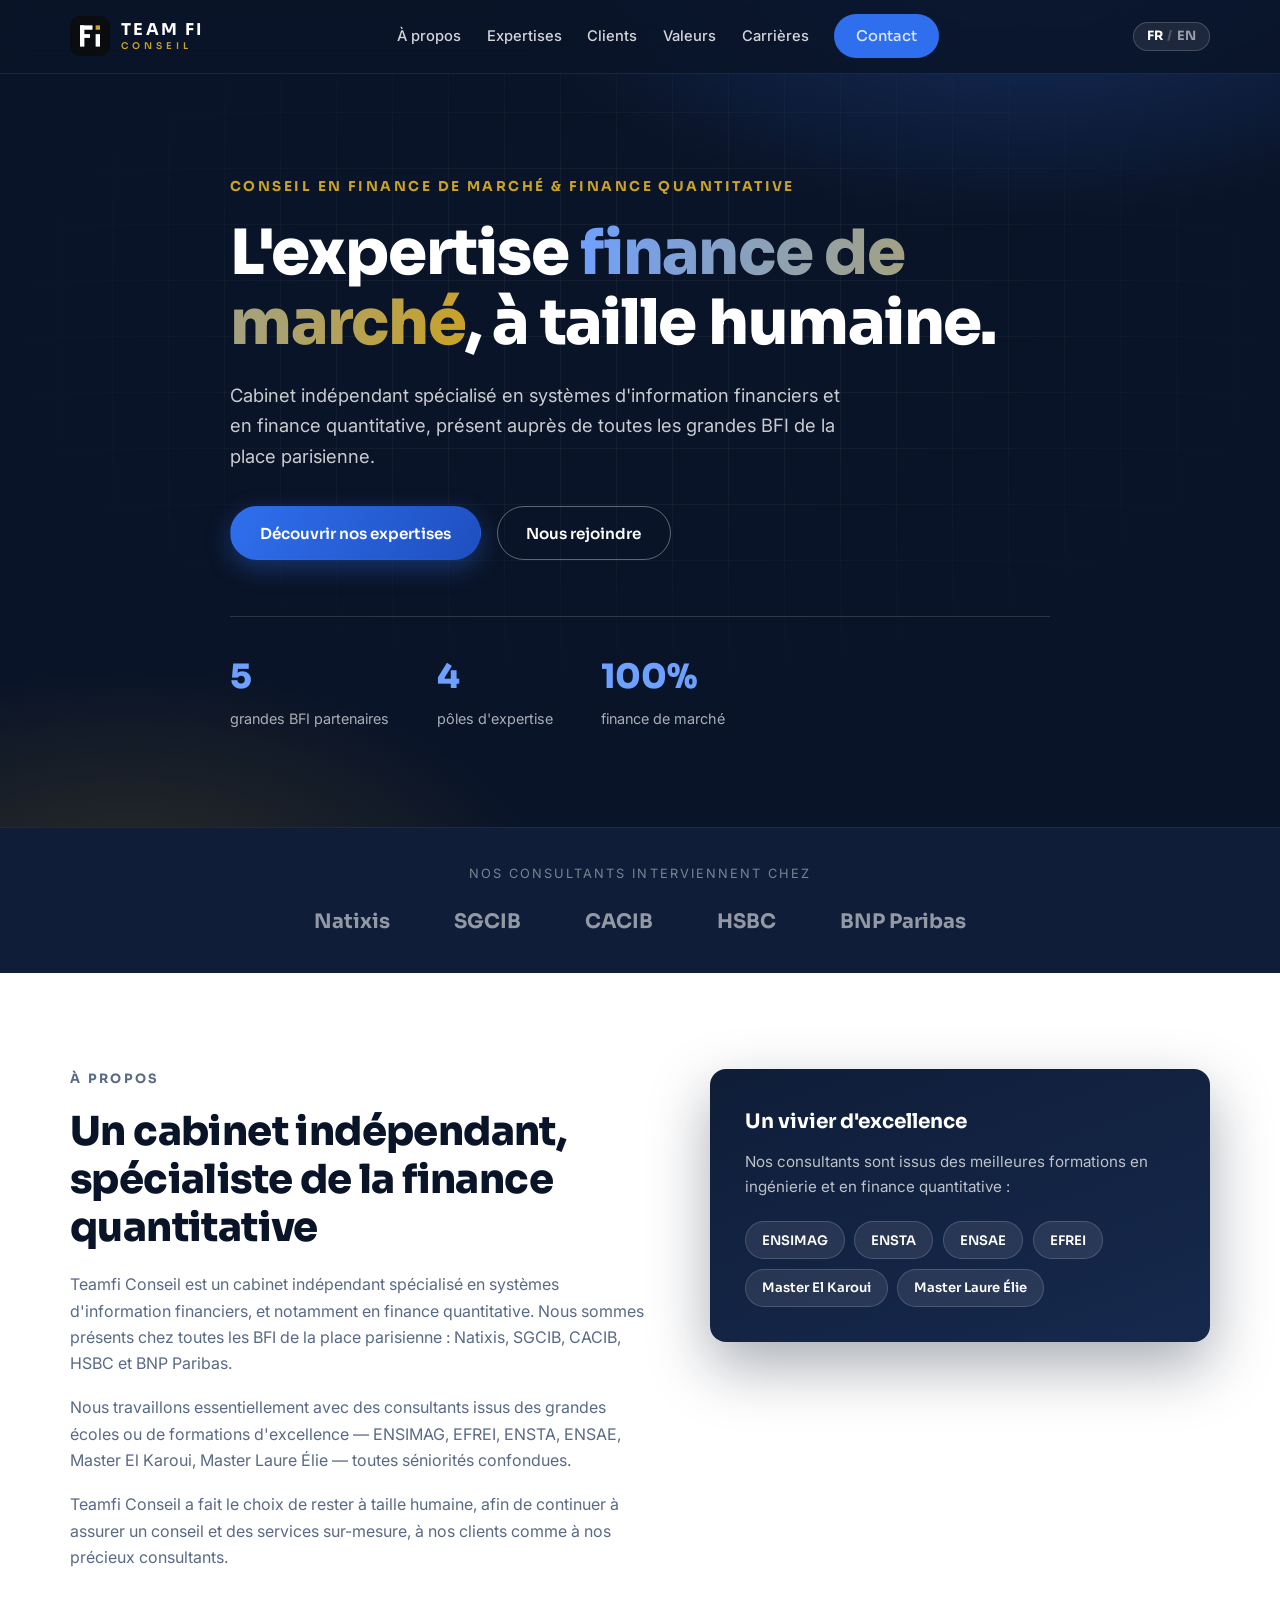
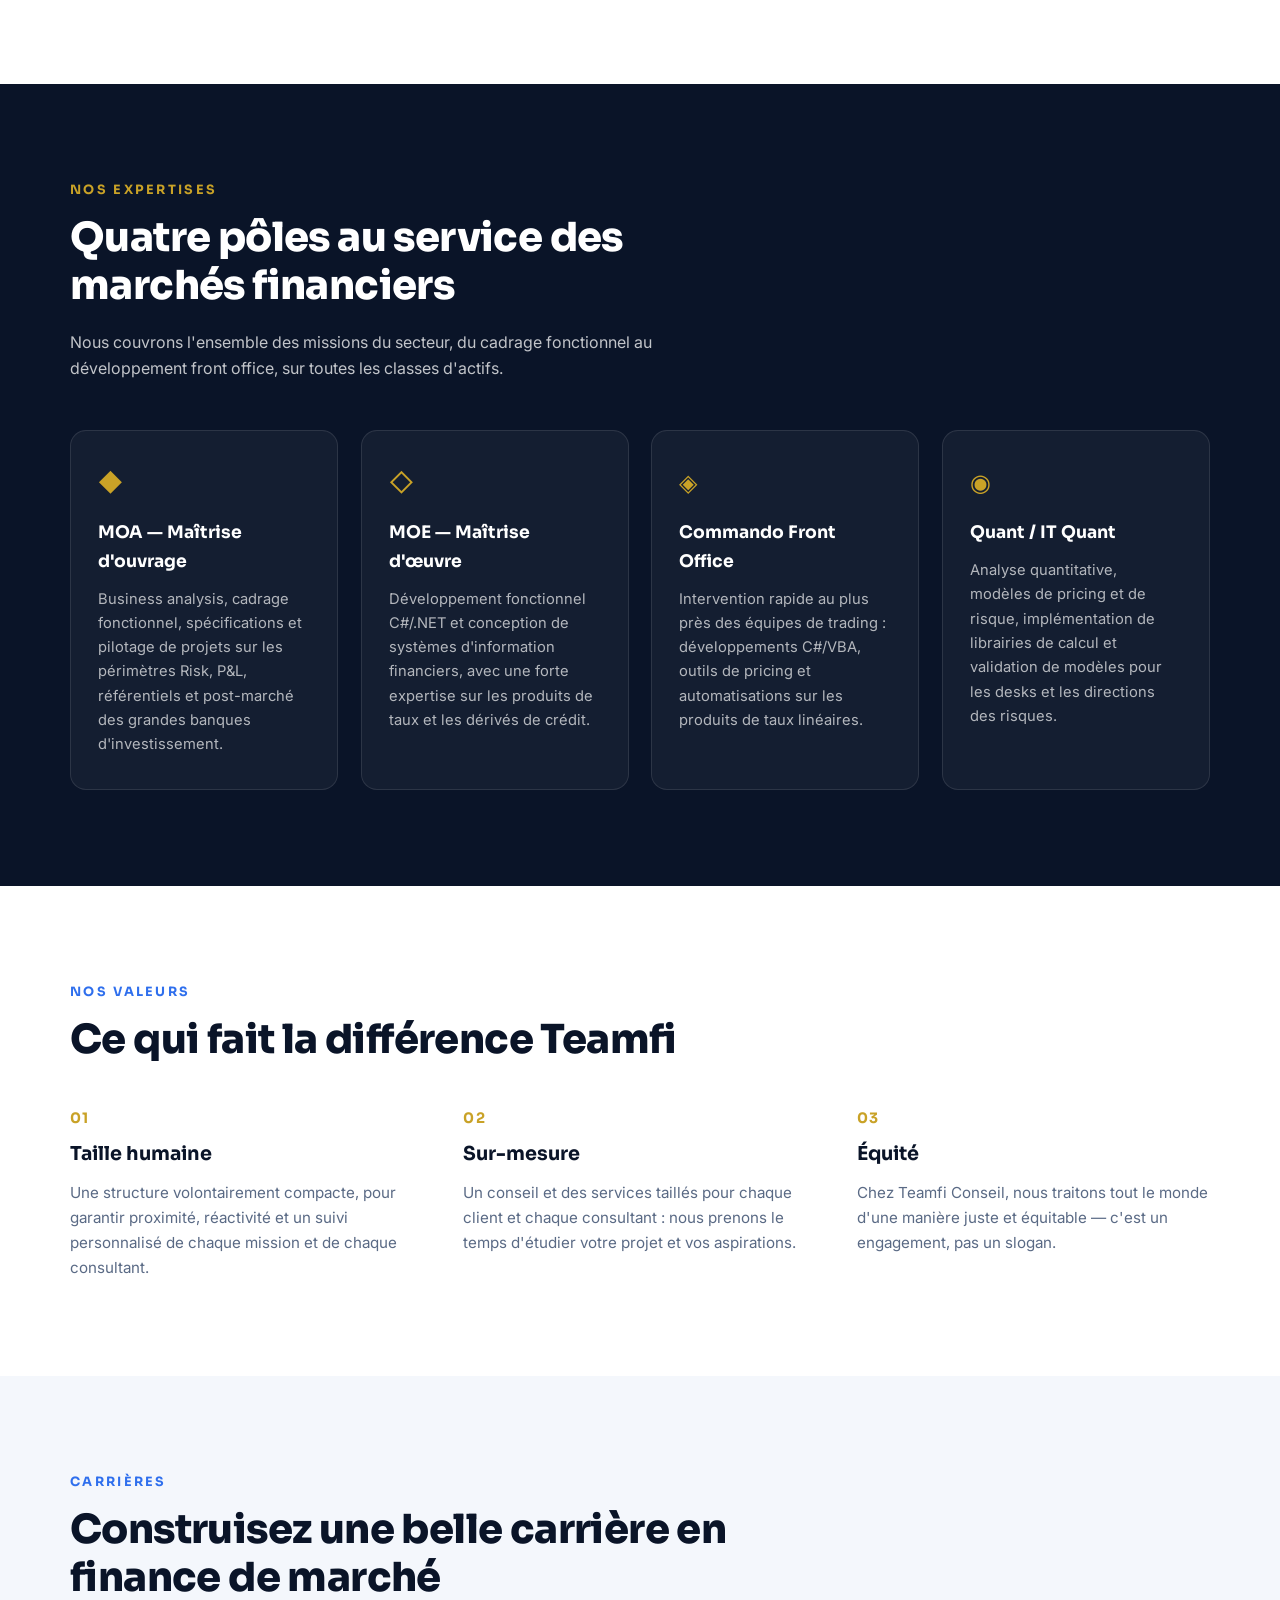
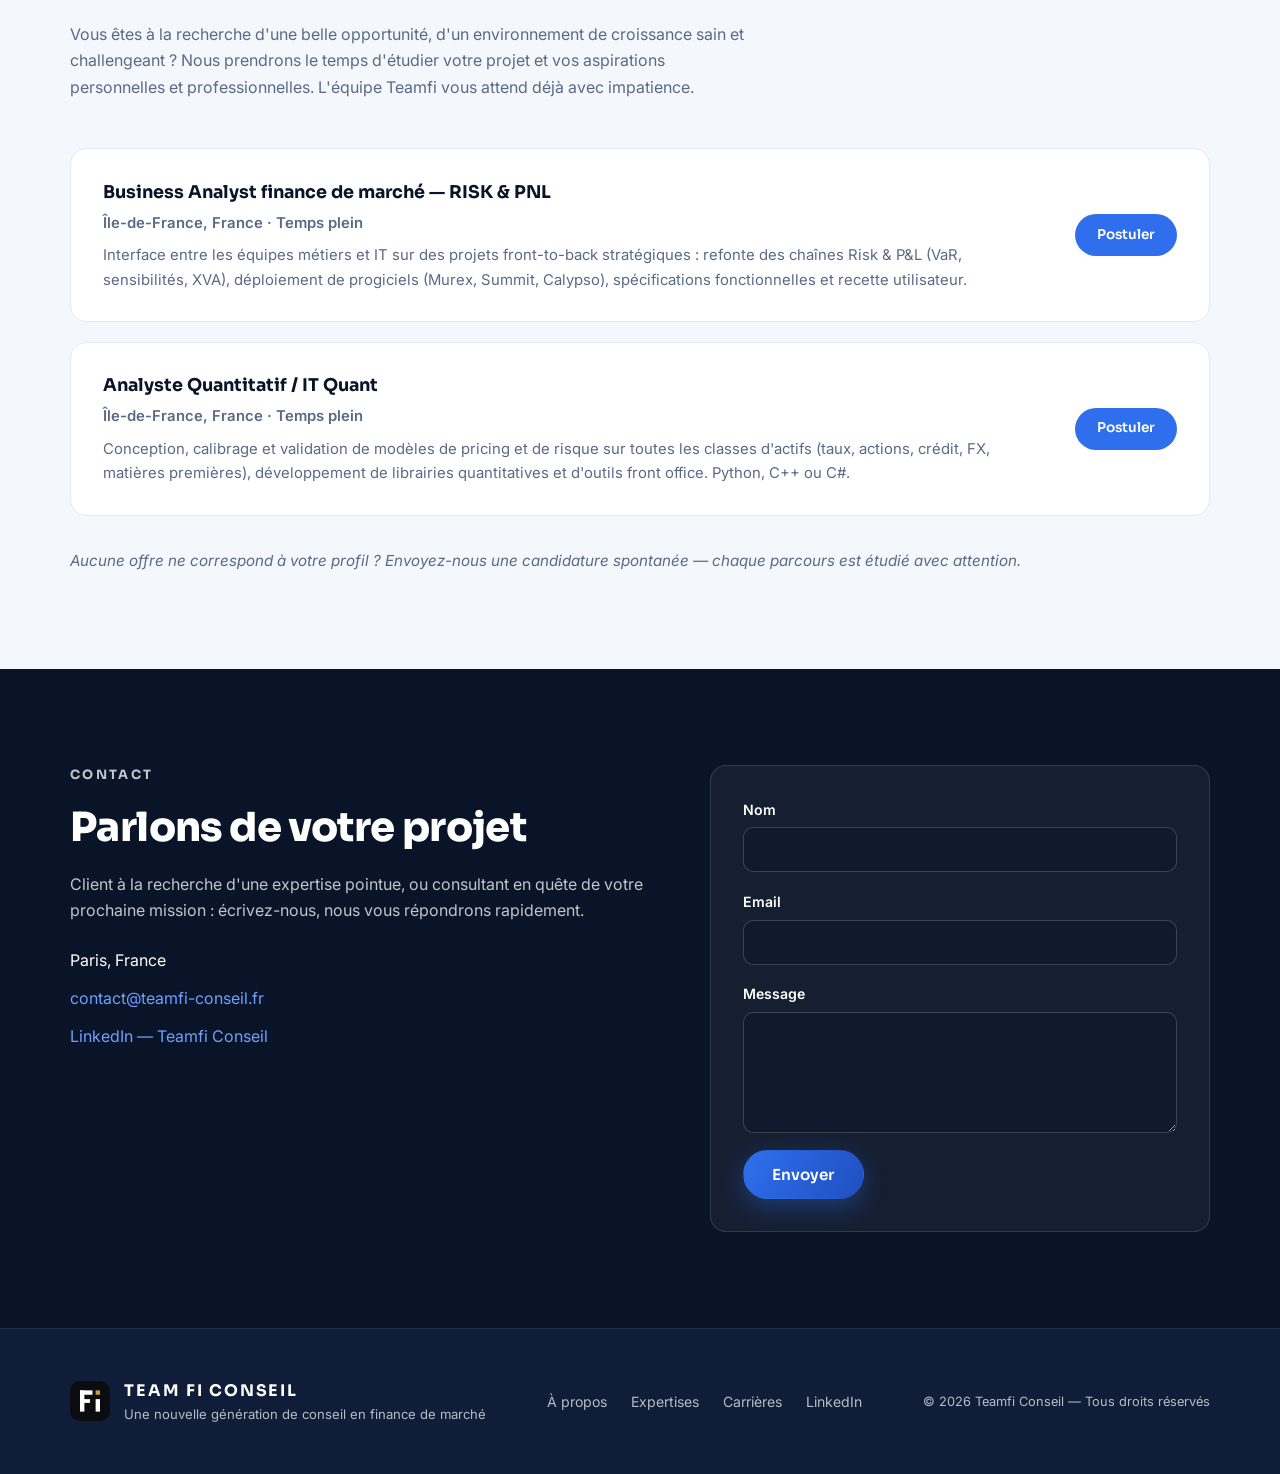
==== index.html @ 4cd7ba18 "Update page title to match new tagline Co-Authored-By: Claude Fable 5 <noreply@anthropic.com>" ====
<!DOCTYPE html>
<html lang="fr">
<head>
  <meta charset="UTF-8" />
  <meta name="viewport" content="width=device-width, initial-scale=1.0" />
  <title>Teamfi Conseil — Conseil en finance de marché &amp; finance quantitative</title>
  <meta name="description" content="Cabinet indépendant spécialisé en systèmes d'information financiers et finance quantitative. MOA, MOE, Commando Front Office, Quant / IT Quant auprès des grandes BFI parisiennes." />
  <link rel="preconnect" href="https://fonts.googleapis.com" />
  <link rel="preconnect" href="https://fonts.gstatic.com" crossorigin />
  <link href="https://fonts.googleapis.com/css2?family=Sora:wght@400;600;700;800&family=Inter:wght@400;500;600&display=swap" rel="stylesheet" />
  <link rel="stylesheet" href="css/style.css" />
  <link rel="icon" type="image/svg+xml" href="assets/logo.svg" />
</head>
<body>

  <!-- ===== NAVIGATION ===== -->
  <header class="nav" id="top">
    <div class="container nav__inner">
      <a href="#top" class="nav__brand">
        <img src="assets/logo.svg" alt="Team Fi Conseil" class="nav__logo" />
        <span class="nav__name"><strong>TEAM FI</strong><small>CONSEIL</small></span>
      </a>
      <nav class="nav__links" id="navLinks">
        <a href="#apropos" data-i18n="nav.about">À propos</a>
        <a href="#expertises" data-i18n="nav.expertise">Expertises</a>
        <a href="#clients" data-i18n="nav.clients">Clients</a>
        <a href="#valeurs" data-i18n="nav.values">Valeurs</a>
        <a href="#carrieres" data-i18n="nav.careers">Carrières</a>
        <a href="#contact" class="btn btn--small" data-i18n="nav.contact">Contact</a>
      </nav>
      <div class="nav__right">
        <button class="lang-toggle" id="langToggle" aria-label="Switch language">
          <span class="lang-toggle__opt is-active" data-lang="fr">FR</span>
          <span class="lang-toggle__sep">/</span>
          <span class="lang-toggle__opt" data-lang="en">EN</span>
        </button>
        <button class="nav__burger" id="navBurger" aria-label="Menu">
          <span></span><span></span><span></span>
        </button>
      </div>
    </div>
  </header>

  <!-- ===== HERO ===== -->
  <section class="hero">
    <div class="hero__glow"></div>
    <div class="container hero__inner">
      <p class="hero__kicker reveal" data-i18n="hero.kicker">Conseil en finance de marché &amp; finance quantitative</p>
      <h1 class="hero__title reveal" data-i18n="hero.title">L'expertise <span class="accent">finance de marché</span>, à taille humaine.</h1>
      <p class="hero__sub reveal" data-i18n="hero.sub">Cabinet indépendant spécialisé en systèmes d'information financiers et en finance quantitative, présent auprès de toutes les grandes BFI de la place parisienne.</p>
      <div class="hero__cta reveal">
        <a href="#expertises" class="btn btn--primary" data-i18n="hero.cta1">Découvrir nos expertises</a>
        <a href="#carrieres" class="btn btn--ghost" data-i18n="hero.cta2">Nous rejoindre</a>
      </div>
      <div class="hero__stats reveal">
        <div class="stat">
          <span class="stat__num">5</span>
          <span class="stat__label" data-i18n="hero.stat1">grandes BFI partenaires</span>
        </div>
        <div class="stat">
          <span class="stat__num">4</span>
          <span class="stat__label" data-i18n="hero.stat2">pôles d'expertise</span>
        </div>
        <div class="stat">
          <span class="stat__num">100%</span>
          <span class="stat__label" data-i18n="hero.stat3">finance de marché</span>
        </div>
      </div>
    </div>
  </section>

  <!-- ===== CLIENTS BAND ===== -->
  <section class="clients-band" id="clients">
    <div class="container">
      <p class="clients-band__label" data-i18n="clients.label">Nos consultants interviennent chez</p>
      <div class="clients-band__logos">
        <span class="client-logo">Natixis</span>
        <span class="client-logo">SGCIB</span>
        <span class="client-logo">CACIB</span>
        <span class="client-logo">HSBC</span>
        <span class="client-logo">BNP Paribas</span>
      </div>
    </div>
  </section>

  <!-- ===== À PROPOS ===== -->
  <section class="section" id="apropos">
    <div class="container split">
      <div class="split__text reveal">
        <p class="section__kicker" data-i18n="about.kicker">À propos</p>
        <h2 class="section__title" data-i18n="about.title">Un cabinet indépendant, spécialiste de la finance quantitative</h2>
        <p data-i18n="about.p1">Teamfi Conseil est un cabinet indépendant spécialisé en systèmes d'information financiers, et notamment en finance quantitative. Nous sommes présents chez toutes les BFI de la place parisienne : Natixis, SGCIB, CACIB, HSBC et BNP Paribas.</p>
        <p data-i18n="about.p2">Nous travaillons essentiellement avec des consultants issus des grandes écoles ou de formations d'excellence — ENSIMAG, EFREI, ENSTA, ENSAE, Master El Karoui, Master Laure Élie — toutes séniorités confondues.</p>
        <p data-i18n="about.p3">Teamfi Conseil a fait le choix de rester à taille humaine, afin de continuer à assurer un conseil et des services sur-mesure, à nos clients comme à nos précieux consultants.</p>
      </div>
      <div class="split__panel reveal">
        <div class="panel-card">
          <h3 data-i18n="about.schools.title">Un vivier d'excellence</h3>
          <p data-i18n="about.schools.sub">Nos consultants sont issus des meilleures formations en ingénierie et en finance quantitative :</p>
          <ul class="chips">
            <li>ENSIMAG</li>
            <li>ENSTA</li>
            <li>ENSAE</li>
            <li>EFREI</li>
            <li>Master El Karoui</li>
            <li>Master Laure Élie</li>
          </ul>
        </div>
      </div>
    </div>
  </section>

  <!-- ===== EXPERTISES ===== -->
  <section class="section section--dark" id="expertises">
    <div class="container">
      <p class="section__kicker reveal" data-i18n="exp.kicker">Nos expertises</p>
      <h2 class="section__title reveal" data-i18n="exp.title">Quatre pôles au service des marchés financiers</h2>
      <p class="section__sub reveal" data-i18n="exp.sub">Nous couvrons l'ensemble des missions du secteur, du cadrage fonctionnel au développement front office, sur toutes les classes d'actifs.</p>
      <div class="cards">
        <article class="card reveal">
          <div class="card__icon">◆</div>
          <h3 data-i18n="exp.moa.title">MOA — Maîtrise d'ouvrage</h3>
          <p data-i18n="exp.moa.text">Business analysis, cadrage fonctionnel, spécifications et pilotage de projets sur les périmètres Risk, P&amp;L, référentiels et post-marché des grandes banques d'investissement.</p>
        </article>
        <article class="card reveal">
          <div class="card__icon">◇</div>
          <h3 data-i18n="exp.moe.title">MOE — Maîtrise d'œuvre</h3>
          <p data-i18n="exp.moe.text">Développement fonctionnel C#/.NET et conception de systèmes d'information financiers, avec une forte expertise sur les produits de taux et les dérivés de crédit.</p>
        </article>
        <article class="card reveal">
          <div class="card__icon">◈</div>
          <h3 data-i18n="exp.commando.title">Commando Front Office</h3>
          <p data-i18n="exp.commando.text">Intervention rapide au plus près des équipes de trading : développements C#/VBA, outils de pricing et automatisations sur les produits de taux linéaires.</p>
        </article>
        <article class="card reveal">
          <div class="card__icon">◉</div>
          <h3 data-i18n="exp.quant.title">Quant / IT Quant</h3>
          <p data-i18n="exp.quant.text">Analyse quantitative, modèles de pricing et de risque, implémentation de librairies de calcul et validation de modèles pour les desks et les directions des risques.</p>
        </article>
      </div>
    </div>
  </section>

  <!-- ===== VALEURS ===== -->
  <section class="section" id="valeurs">
    <div class="container">
      <p class="section__kicker reveal" data-i18n="values.kicker">Nos valeurs</p>
      <h2 class="section__title reveal" data-i18n="values.title">Ce qui fait la différence Teamfi</h2>
      <div class="values">
        <div class="value reveal">
          <span class="value__num">01</span>
          <h3 data-i18n="values.v1.title">Taille humaine</h3>
          <p data-i18n="values.v1.text">Une structure volontairement compacte, pour garantir proximité, réactivité et un suivi personnalisé de chaque mission et de chaque consultant.</p>
        </div>
        <div class="value reveal">
          <span class="value__num">02</span>
          <h3 data-i18n="values.v2.title">Sur-mesure</h3>
          <p data-i18n="values.v2.text">Un conseil et des services taillés pour chaque client et chaque consultant : nous prenons le temps d'étudier votre projet et vos aspirations.</p>
        </div>
        <div class="value reveal">
          <span class="value__num">03</span>
          <h3 data-i18n="values.v3.title">Équité</h3>
          <p data-i18n="values.v3.text">Chez Teamfi Conseil, nous traitons tout le monde d'une manière juste et équitable — c'est un engagement, pas un slogan.</p>
        </div>
      </div>
    </div>
  </section>

  <!-- ===== CARRIÈRES ===== -->
  <section class="section section--tint" id="carrieres">
    <div class="container">
      <p class="section__kicker reveal" data-i18n="careers.kicker">Carrières</p>
      <h2 class="section__title reveal" data-i18n="careers.title">Construisez une belle carrière en finance de marché</h2>
      <p class="section__sub reveal" data-i18n="careers.sub">Vous êtes à la recherche d'une belle opportunité, d'un environnement de croissance sain et challengeant ? Nous prendrons le temps d'étudier votre projet et vos aspirations personnelles et professionnelles. L'équipe Teamfi vous attend déjà avec impatience.</p>
      <div class="jobs">
        <article class="job reveal">
          <div class="job__body">
            <h3 data-i18n="careers.job1.title">Business Analyst finance de marché — RISK &amp; PNL</h3>
            <p class="job__meta" data-i18n="careers.job1.meta">Île-de-France, France · Temps plein</p>
            <p data-i18n="careers.job1.text">Interface entre les équipes métiers et IT sur des projets front-to-back stratégiques : refonte des chaînes Risk &amp; P&amp;L (VaR, sensibilités, XVA), déploiement de progiciels (Murex, Summit, Calypso), spécifications fonctionnelles et recette utilisateur.</p>
          </div>
          <a href="https://www.linkedin.com/jobs/view/4370993761" target="_blank" rel="noopener" class="btn btn--small" data-i18n="careers.apply">Postuler</a>
        </article>
        <article class="job reveal">
          <div class="job__body">
            <h3 data-i18n="careers.job2.title">Analyste Quantitatif / IT Quant</h3>
            <p class="job__meta" data-i18n="careers.job2.meta">Île-de-France, France · Temps plein</p>
            <p data-i18n="careers.job2.text">Conception, calibrage et validation de modèles de pricing et de risque sur toutes les classes d'actifs (taux, actions, crédit, FX, matières premières), développement de librairies quantitatives et d'outils front office. Python, C++ ou C#.</p>
          </div>
          <a href="https://www.linkedin.com/jobs/view/4371002647" target="_blank" rel="noopener" class="btn btn--small" data-i18n="careers.apply">Postuler</a>
        </article>
      </div>
      <p class="careers__spontaneous reveal" data-i18n="careers.spontaneous">Aucune offre ne correspond à votre profil ? Envoyez-nous une candidature spontanée — chaque parcours est étudié avec attention.</p>
    </div>
  </section>

  <!-- ===== CONTACT ===== -->
  <section class="section section--dark" id="contact">
    <div class="container split">
      <div class="split__text reveal">
        <p class="section__kicker" data-i18n="contact.kicker">Contact</p>
        <h2 class="section__title" data-i18n="contact.title">Parlons de votre projet</h2>
        <p data-i18n="contact.text">Client à la recherche d'une expertise pointue, ou consultant en quête de votre prochaine mission : écrivez-nous, nous vous répondrons rapidement.</p>
        <ul class="contact-list">
          <li><span data-i18n="contact.location">Paris, France</span></li>
          <li><a href="mailto:contact@teamfi-conseil.fr">contact@teamfi-conseil.fr</a></li>
          <li><a href="https://www.linkedin.com/company/teamfi-conseil/" target="_blank" rel="noopener">LinkedIn — Teamfi Conseil</a></li>
        </ul>
      </div>
      <form class="contact-form reveal" action="mailto:contact@teamfi-conseil.fr" method="post" enctype="text/plain">
        <label>
          <span data-i18n="contact.form.name">Nom</span>
          <input type="text" name="nom" required />
        </label>
        <label>
          <span data-i18n="contact.form.email">Email</span>
          <input type="email" name="email" required />
        </label>
        <label>
          <span data-i18n="contact.form.message">Message</span>
          <textarea name="message" rows="5" required></textarea>
        </label>
        <button type="submit" class="btn btn--primary" data-i18n="contact.form.send">Envoyer</button>
      </form>
    </div>
  </section>

  <!-- ===== FOOTER ===== -->
  <footer class="footer">
    <div class="container footer__inner">
      <div class="footer__brand">
        <img src="assets/logo.svg" alt="Team Fi Conseil" class="nav__logo" />
        <div>
          <strong>TEAM FI CONSEIL</strong>
          <p data-i18n="footer.tagline">Une nouvelle génération de conseil en finance de marché</p>
        </div>
      </div>
      <nav class="footer__links">
        <a href="#apropos" data-i18n="nav.about">À propos</a>
        <a href="#expertises" data-i18n="nav.expertise">Expertises</a>
        <a href="#carrieres" data-i18n="nav.careers">Carrières</a>
        <a href="https://www.linkedin.com/company/teamfi-conseil/" target="_blank" rel="noopener">LinkedIn</a>
      </nav>
      <p class="footer__legal">© <span id="year"></span> Teamfi Conseil — <span data-i18n="footer.rights">Tous droits réservés</span></p>
    </div>
  </footer>

  <script src="js/i18n.js"></script>
  <script src="js/main.js"></script>
</body>
</html>
---- css/style.css ----
/* ============ Teamfi Conseil — Design System ============ */
:root {
  --navy-900: #0a1428;
  --navy-800: #0f1d38;
  --navy-700: #16294d;
  --blue: #2f6fed;
  --blue-light: #6ea0ff;
  --gold: #c9a227;
  --ink: #16233b;
  --muted: #5a6a85;
  --bg: #ffffff;
  --bg-soft: #f4f7fc;
  --line: #e3e9f4;
  --radius: 16px;
  --font-display: "Sora", sans-serif;
  --font-body: "Inter", sans-serif;
}

* { margin: 0; padding: 0; box-sizing: border-box; }
html { scroll-behavior: smooth; }
body {
  font-family: var(--font-body);
  color: var(--ink);
  background: var(--bg);
  line-height: 1.65;
  -webkit-font-smoothing: antialiased;
}
img { max-width: 100%; }
a { color: inherit; text-decoration: none; }
ul { list-style: none; }

.container { width: min(1140px, 92%); margin: 0 auto; }

/* ============ Buttons ============ */
.btn {
  display: inline-block;
  font-family: var(--font-display);
  font-weight: 600;
  font-size: 0.95rem;
  padding: 0.85rem 1.8rem;
  border-radius: 999px;
  border: 1.5px solid transparent;
  cursor: pointer;
  transition: transform 0.2s ease, box-shadow 0.2s ease, background 0.2s ease;
}
.btn--primary {
  background: linear-gradient(120deg, var(--blue), #1f4fc0);
  color: #fff;
  box-shadow: 0 8px 24px rgba(47, 111, 237, 0.35);
}
.btn--primary:hover { transform: translateY(-2px); box-shadow: 0 12px 30px rgba(47, 111, 237, 0.45); }
.btn--ghost {
  border-color: rgba(255, 255, 255, 0.35);
  color: #fff;
}
.btn--ghost:hover { background: rgba(255, 255, 255, 0.1); }
.btn--small { padding: 0.55rem 1.3rem; font-size: 0.85rem; background: var(--blue); color: #fff; }
.btn--small:hover { transform: translateY(-1px); }

/* ============ Navigation ============ */
.nav {
  position: fixed;
  inset: 0 0 auto 0;
  z-index: 100;
  background: rgba(10, 20, 40, 0.85);
  backdrop-filter: blur(14px);
  border-bottom: 1px solid rgba(255, 255, 255, 0.08);
}
.nav__inner {
  display: flex;
  align-items: center;
  justify-content: space-between;
  padding: 0.9rem 0;
}
.nav__brand { display: flex; align-items: center; gap: 0.7rem; }
.nav__logo {
  width: 40px; height: 40px;
  border-radius: 10px;
  display: block;
}
.nav__name {
  display: flex;
  flex-direction: column;
  font-family: var(--font-display);
  color: #fff;
  line-height: 1.25;
}
.nav__name strong {
  font-weight: 700;
  font-size: 1.02rem;
  letter-spacing: 0.14em;
}
.nav__name small {
  font-size: 0.58rem;
  font-weight: 600;
  letter-spacing: 0.42em;
  color: var(--gold);
}
.nav__links { display: flex; align-items: center; gap: 1.6rem; }
.nav__links > a {
  color: rgba(255, 255, 255, 0.82);
  font-size: 0.92rem;
  font-weight: 500;
  transition: color 0.2s;
}
.nav__links > a:hover { color: #fff; }
.lang-toggle {
  display: flex;
  align-items: center;
  gap: 0.3rem;
  background: rgba(255, 255, 255, 0.08);
  border: 1px solid rgba(255, 255, 255, 0.18);
  border-radius: 999px;
  padding: 0.35rem 0.8rem;
  cursor: pointer;
  color: rgba(255, 255, 255, 0.55);
  font-family: var(--font-display);
  font-size: 0.8rem;
  font-weight: 700;
}
.lang-toggle__opt.is-active { color: #fff; }
.lang-toggle__sep { opacity: 0.4; }
.nav__right { display: flex; align-items: center; gap: 1rem; }
.nav__burger { display: none; background: none; border: none; cursor: pointer; }
.nav__burger span {
  display: block;
  width: 24px; height: 2px;
  background: #fff;
  margin: 5px 0;
  border-radius: 2px;
  transition: 0.3s;
}

/* ============ Hero ============ */
.hero {
  position: relative;
  overflow: hidden;
  background:
    radial-gradient(900px 500px at 80% -10%, rgba(47, 111, 237, 0.35), transparent 60%),
    radial-gradient(700px 400px at 10% 110%, rgba(201, 162, 39, 0.18), transparent 60%),
    var(--navy-900);
  color: #fff;
  padding: 11rem 0 6rem;
}
.hero__glow {
  position: absolute;
  inset: 0;
  background-image:
    linear-gradient(rgba(255,255,255,0.045) 1px, transparent 1px),
    linear-gradient(90deg, rgba(255,255,255,0.045) 1px, transparent 1px);
  background-size: 56px 56px;
  mask-image: radial-gradient(ellipse 70% 60% at 50% 40%, #000 30%, transparent 75%);
  pointer-events: none;
}
.hero__inner { position: relative; max-width: 820px; }
.hero__kicker {
  font-family: var(--font-display);
  font-size: 0.85rem;
  font-weight: 700;
  letter-spacing: 0.18em;
  text-transform: uppercase;
  color: var(--gold);
  margin-bottom: 1.2rem;
}
.hero__title {
  font-family: var(--font-display);
  font-size: clamp(2.3rem, 5.4vw, 3.9rem);
  font-weight: 800;
  line-height: 1.12;
  letter-spacing: -0.02em;
  margin-bottom: 1.4rem;
}
.accent {
  background: linear-gradient(100deg, var(--blue-light), var(--gold));
  -webkit-background-clip: text;
  background-clip: text;
  color: transparent;
}
.hero__sub {
  font-size: 1.15rem;
  color: rgba(255, 255, 255, 0.78);
  max-width: 620px;
  margin-bottom: 2.2rem;
}
.hero__cta { display: flex; gap: 1rem; flex-wrap: wrap; margin-bottom: 3.5rem; }
.hero__stats {
  display: flex;
  gap: 3rem;
  flex-wrap: wrap;
  border-top: 1px solid rgba(255, 255, 255, 0.14);
  padding-top: 2rem;
}
.stat__num {
  display: block;
  font-family: var(--font-display);
  font-size: 2.1rem;
  font-weight: 800;
  color: var(--blue-light);
}
.stat__label { font-size: 0.9rem; color: rgba(255, 255, 255, 0.65); }

/* ============ Clients band ============ */
.clients-band {
  background: var(--navy-800);
  padding: 2.2rem 0;
  border-top: 1px solid rgba(255, 255, 255, 0.06);
}
.clients-band__label {
  text-align: center;
  font-size: 0.8rem;
  letter-spacing: 0.16em;
  text-transform: uppercase;
  color: rgba(255, 255, 255, 0.45);
  margin-bottom: 1.3rem;
}
.clients-band__logos {
  display: flex;
  justify-content: center;
  align-items: center;
  gap: clamp(1.5rem, 5vw, 4rem);
  flex-wrap: wrap;
}
.client-logo {
  font-family: var(--font-display);
  font-weight: 700;
  font-size: 1.25rem;
  color: rgba(255, 255, 255, 0.55);
  transition: color 0.25s;
}
.client-logo:hover { color: #fff; }

/* ============ Sections ============ */
.section { padding: 6rem 0; }
.section--dark { background: var(--navy-900); color: #fff; }
.section--dark .section__sub, .section--dark p { color: rgba(255, 255, 255, 0.75); }
.section--dark .section__title { color: #fff; }
.section--tint { background: var(--bg-soft); }
.section__kicker {
  font-family: var(--font-display);
  font-size: 0.8rem;
  font-weight: 700;
  letter-spacing: 0.18em;
  text-transform: uppercase;
  color: var(--blue);
  margin-bottom: 0.8rem;
}
.section--dark .section__kicker { color: var(--gold); }
.section__title {
  font-family: var(--font-display);
  font-size: clamp(1.7rem, 3.4vw, 2.5rem);
  font-weight: 800;
  letter-spacing: -0.015em;
  line-height: 1.2;
  margin-bottom: 1.2rem;
  color: var(--navy-900);
  max-width: 720px;
}
.section__sub { color: var(--muted); max-width: 680px; margin-bottom: 3rem; }

/* ============ Split (about / contact) ============ */
.split {
  display: grid;
  grid-template-columns: 1.15fr 1fr;
  gap: 4rem;
  align-items: start;
}
.split__text p { margin-bottom: 1.1rem; color: var(--muted); }
.section--dark .split__text p { color: rgba(255, 255, 255, 0.75); }
.panel-card {
  background: linear-gradient(160deg, var(--navy-800), var(--navy-700));
  color: #fff;
  border-radius: var(--radius);
  padding: 2.2rem;
  box-shadow: 0 24px 60px rgba(10, 20, 40, 0.35);
}
.panel-card h3 { font-family: var(--font-display); font-size: 1.25rem; margin-bottom: 0.7rem; }
.panel-card p { color: rgba(255, 255, 255, 0.72); font-size: 0.95rem; margin-bottom: 1.4rem; }
.chips { display: flex; flex-wrap: wrap; gap: 0.6rem; }
.chips li {
  font-family: var(--font-display);
  font-size: 0.82rem;
  font-weight: 600;
  padding: 0.45rem 1rem;
  border-radius: 999px;
  background: rgba(255, 255, 255, 0.09);
  border: 1px solid rgba(255, 255, 255, 0.16);
}

/* ============ Expertise cards ============ */
.cards {
  display: grid;
  grid-template-columns: repeat(auto-fit, minmax(240px, 1fr));
  gap: 1.4rem;
}
.card {
  background: rgba(255, 255, 255, 0.045);
  border: 1px solid rgba(255, 255, 255, 0.1);
  border-radius: var(--radius);
  padding: 2rem 1.7rem;
  transition: transform 0.25s ease, border-color 0.25s ease, background 0.25s ease;
}
.card:hover {
  transform: translateY(-6px);
  border-color: rgba(110, 160, 255, 0.5);
  background: rgba(47, 111, 237, 0.08);
}
.card__icon {
  font-size: 1.5rem;
  color: var(--gold);
  margin-bottom: 1rem;
}
.card h3 {
  font-family: var(--font-display);
  font-size: 1.08rem;
  margin-bottom: 0.7rem;
  color: #fff;
}
.card p { font-size: 0.92rem; color: rgba(255, 255, 255, 0.68); }

/* ============ Values ============ */
.values {
  display: grid;
  grid-template-columns: repeat(auto-fit, minmax(260px, 1fr));
  gap: 2.5rem;
  margin-top: 2.5rem;
}
.value__num {
  font-family: var(--font-display);
  font-size: 0.9rem;
  font-weight: 700;
  color: var(--gold);
  letter-spacing: 0.1em;
}
.value h3 {
  font-family: var(--font-display);
  font-size: 1.2rem;
  margin: 0.5rem 0 0.6rem;
  color: var(--navy-900);
}
.value p { color: var(--muted); font-size: 0.95rem; }

/* ============ Careers ============ */
.jobs { display: grid; gap: 1.2rem; margin-bottom: 2rem; }
.job {
  display: flex;
  align-items: center;
  justify-content: space-between;
  gap: 2rem;
  background: #fff;
  border: 1px solid var(--line);
  border-radius: var(--radius);
  padding: 1.8rem 2rem;
  transition: box-shadow 0.25s ease, transform 0.25s ease;
}
.job:hover { box-shadow: 0 16px 40px rgba(22, 41, 77, 0.1); transform: translateY(-3px); }
.job h3 { font-family: var(--font-display); font-size: 1.1rem; color: var(--navy-900); margin-bottom: 0.25rem; }
.job__meta { font-size: 0.83rem; color: var(--blue); font-weight: 600; margin-bottom: 0.5rem; }
.job p { color: var(--muted); font-size: 0.93rem; }
.job .btn { flex-shrink: 0; }
.careers__spontaneous { color: var(--muted); font-size: 0.95rem; font-style: italic; }

/* ============ Contact ============ */
.contact-list { margin-top: 1.5rem; display: grid; gap: 0.7rem; }
.contact-list a { color: var(--blue-light); }
.contact-list a:hover { text-decoration: underline; }
.contact-form {
  background: rgba(255, 255, 255, 0.05);
  border: 1px solid rgba(255, 255, 255, 0.12);
  border-radius: var(--radius);
  padding: 2rem;
  display: grid;
  gap: 1.1rem;
}
.contact-form label { display: grid; gap: 0.4rem; font-size: 0.88rem; font-weight: 600; }
.contact-form input,
.contact-form textarea {
  font-family: var(--font-body);
  font-size: 0.95rem;
  padding: 0.75rem 1rem;
  border-radius: 10px;
  border: 1px solid rgba(255, 255, 255, 0.18);
  background: rgba(10, 20, 40, 0.5);
  color: #fff;
  outline: none;
  transition: border-color 0.2s;
  resize: vertical;
}
.contact-form input:focus,
.contact-form textarea:focus { border-color: var(--blue-light); }
.contact-form .btn { justify-self: start; }

/* ============ Footer ============ */
.footer {
  background: var(--navy-800);
  color: rgba(255, 255, 255, 0.7);
  padding: 3rem 0;
  border-top: 1px solid rgba(255, 255, 255, 0.07);
}
.footer__inner {
  display: flex;
  align-items: center;
  justify-content: space-between;
  gap: 2rem;
  flex-wrap: wrap;
}
.footer__brand { display: flex; align-items: center; gap: 0.9rem; }
.footer__brand strong { color: #fff; font-family: var(--font-display); letter-spacing: 0.12em; }
.footer__brand p { font-size: 0.82rem; }
.footer__links { display: flex; gap: 1.5rem; font-size: 0.88rem; }
.footer__links a:hover { color: #fff; }
.footer__legal { font-size: 0.8rem; }

/* ============ Reveal animation ============ */
.reveal {
  opacity: 0;
  transform: translateY(24px);
  transition: opacity 0.7s ease, transform 0.7s ease;
}
.reveal.is-visible { opacity: 1; transform: none; }

/* ============ Responsive ============ */
@media (max-width: 860px) {
  .split { grid-template-columns: 1fr; gap: 2.5rem; }
  .job { flex-direction: column; align-items: flex-start; gap: 1rem; }
  .nav__links {
    position: fixed;
    top: 64px;
    right: 0;
    flex-direction: column;
    align-items: flex-start;
    background: var(--navy-900);
    width: min(320px, 80vw);
    height: calc(100vh - 64px);
    padding: 2rem;
    transform: translateX(100%);
    transition: transform 0.3s ease;
    border-left: 1px solid rgba(255, 255, 255, 0.1);
  }
  .nav__links.is-open { transform: none; }
  .nav__burger { display: block; }
  .hero { padding-top: 8.5rem; }
  .hero__stats { gap: 1.8rem; }
}
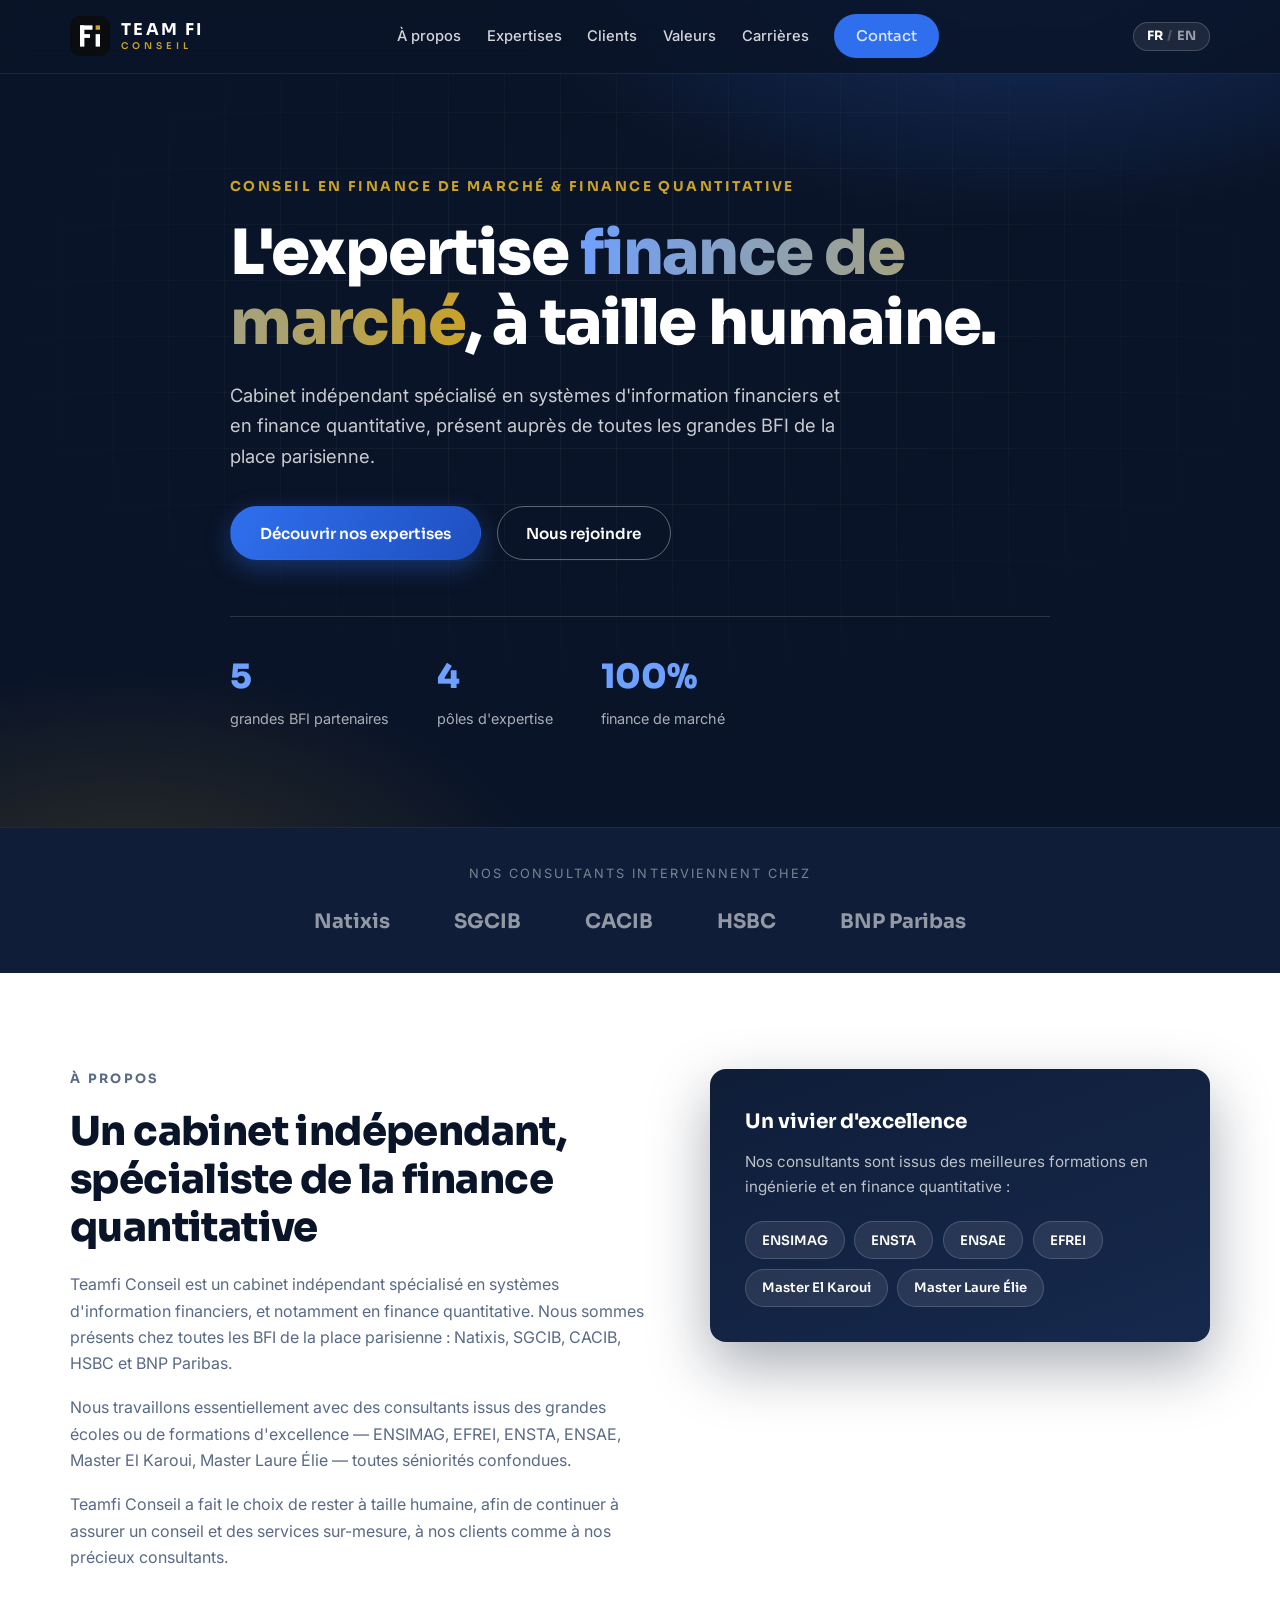
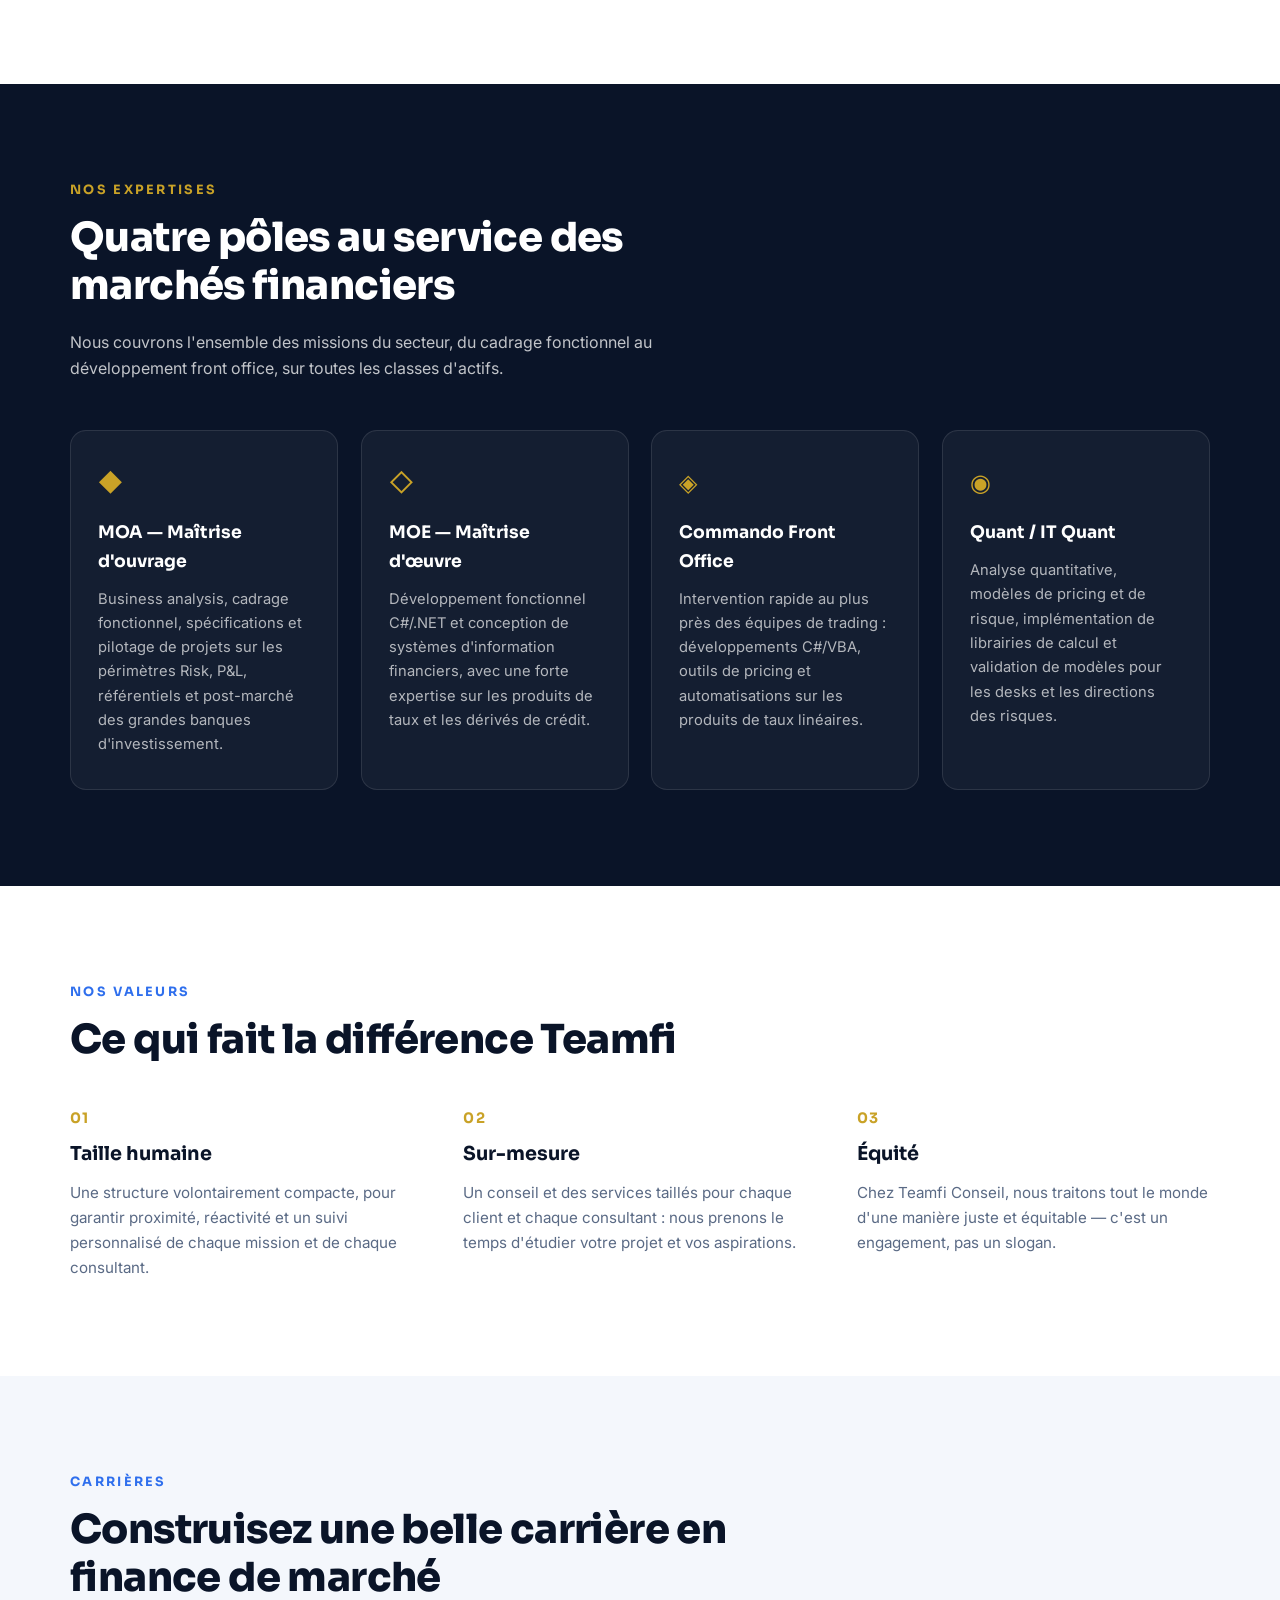
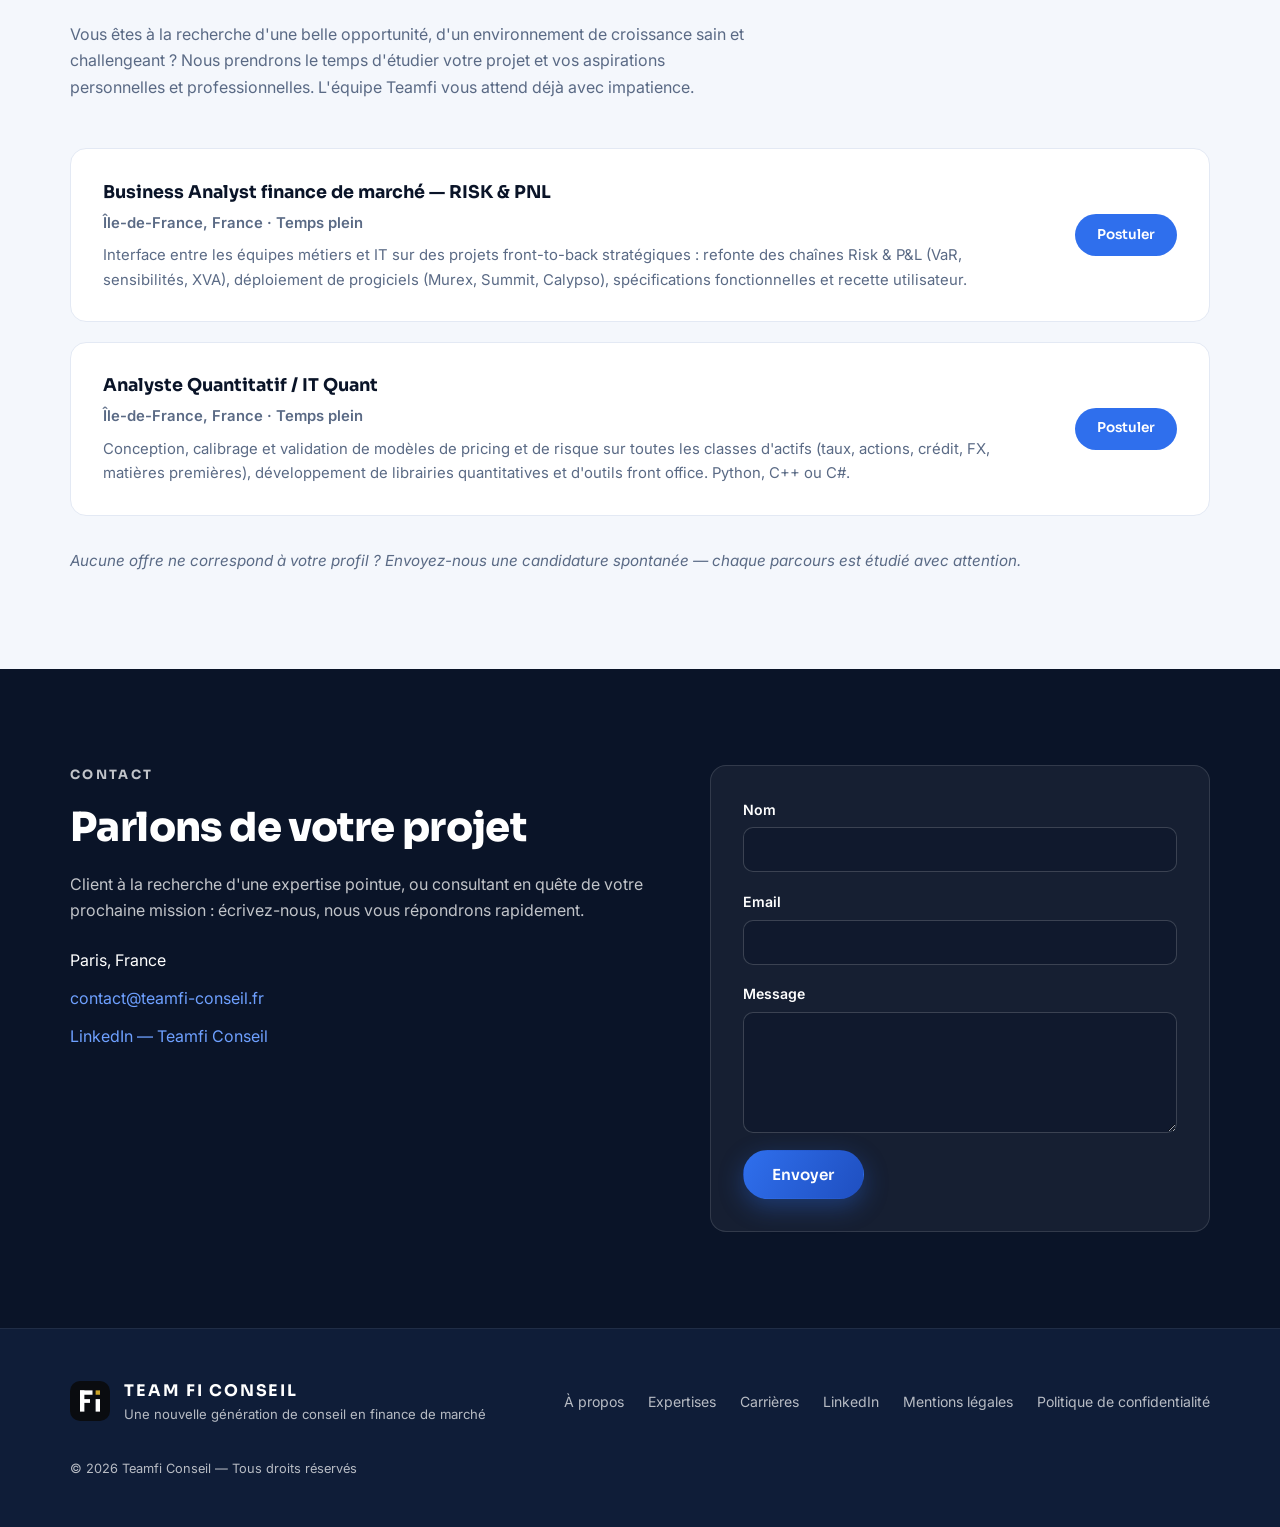
==== commit 546bea24: "Add legal notice and privacy policy pages (FR/EN) Co-Authored-By: Claude Fable 5 <noreply@anthropic." ====
--- a/index.html
+++ b/index.html
@@ -240,6 +240,8 @@
         <a href="#expertises" data-i18n="nav.expertise">Expertises</a>
         <a href="#carrieres" data-i18n="nav.careers">Carrières</a>
         <a href="https://www.linkedin.com/company/teamfi-conseil/" target="_blank" rel="noopener">LinkedIn</a>
+        <a href="mentions-legales.html" data-i18n="footer.legalNotice">Mentions légales</a>
+        <a href="politique-confidentialite.html" data-i18n="footer.privacy">Politique de confidentialité</a>
       </nav>
       <p class="footer__legal">© <span id="year"></span> Teamfi Conseil — <span data-i18n="footer.rights">Tous droits réservés</span></p>
     </div>
--- a/css/style.css
+++ b/css/style.css
@@ -409,6 +409,22 @@
 .footer__links { display: flex; gap: 1.5rem; font-size: 0.88rem; }
 .footer__links a:hover { color: #fff; }
 .footer__legal { font-size: 0.8rem; }
+
+/* ============ Legal pages ============ */
+.legal { padding-top: 9rem; }
+.legal__container { max-width: 780px; }
+.legal h2 {
+  font-family: var(--font-display);
+  font-size: 1.15rem;
+  color: var(--navy-900);
+  margin: 2.2rem 0 0.6rem;
+}
+.legal p, .legal li { color: var(--muted); font-size: 0.97rem; }
+.legal ul { list-style: disc; padding-left: 1.3rem; margin: 0.6rem 0 1rem; }
+.legal a { color: var(--blue); }
+.legal a:hover { text-decoration: underline; }
+.legal__updated { margin-top: 2.5rem; font-style: italic; font-size: 0.85rem; }
+[data-lang-block="en"] { display: none; }
 
 /* ============ Reveal animation ============ */
 .reveal {
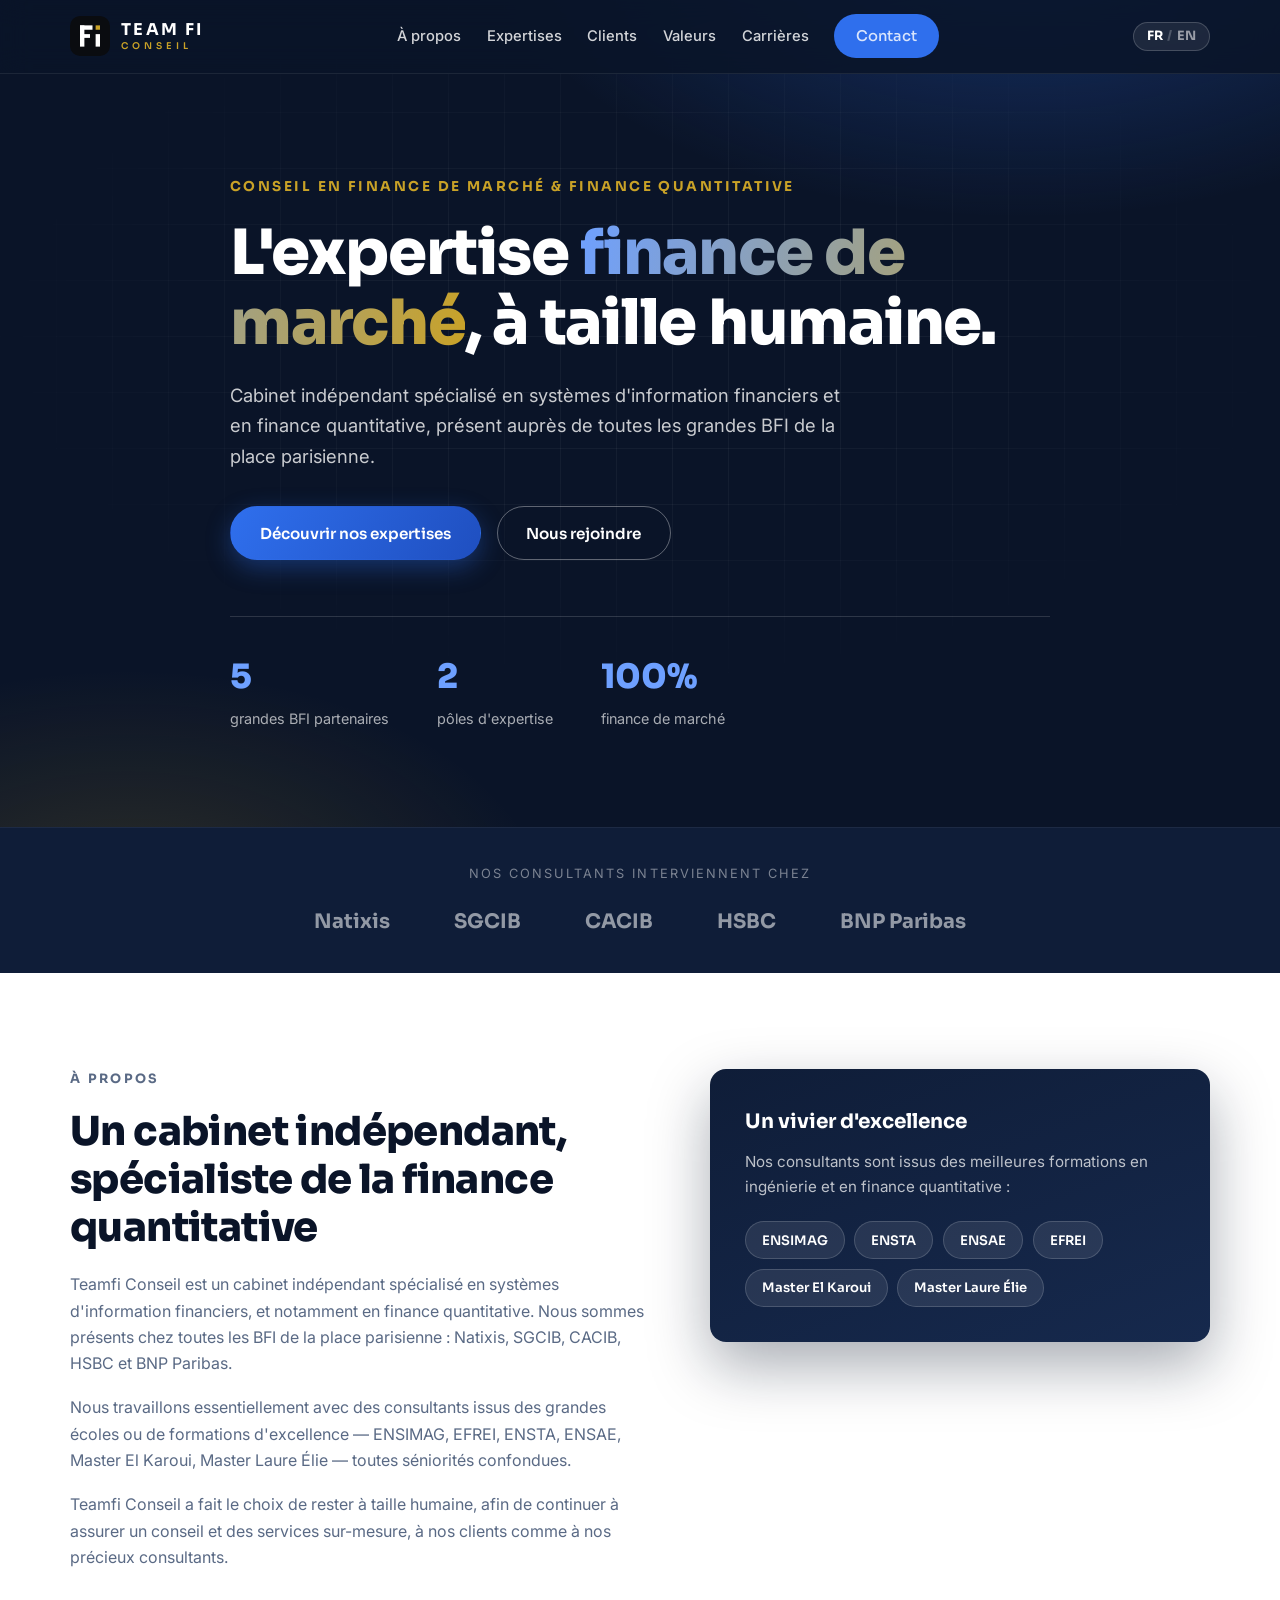
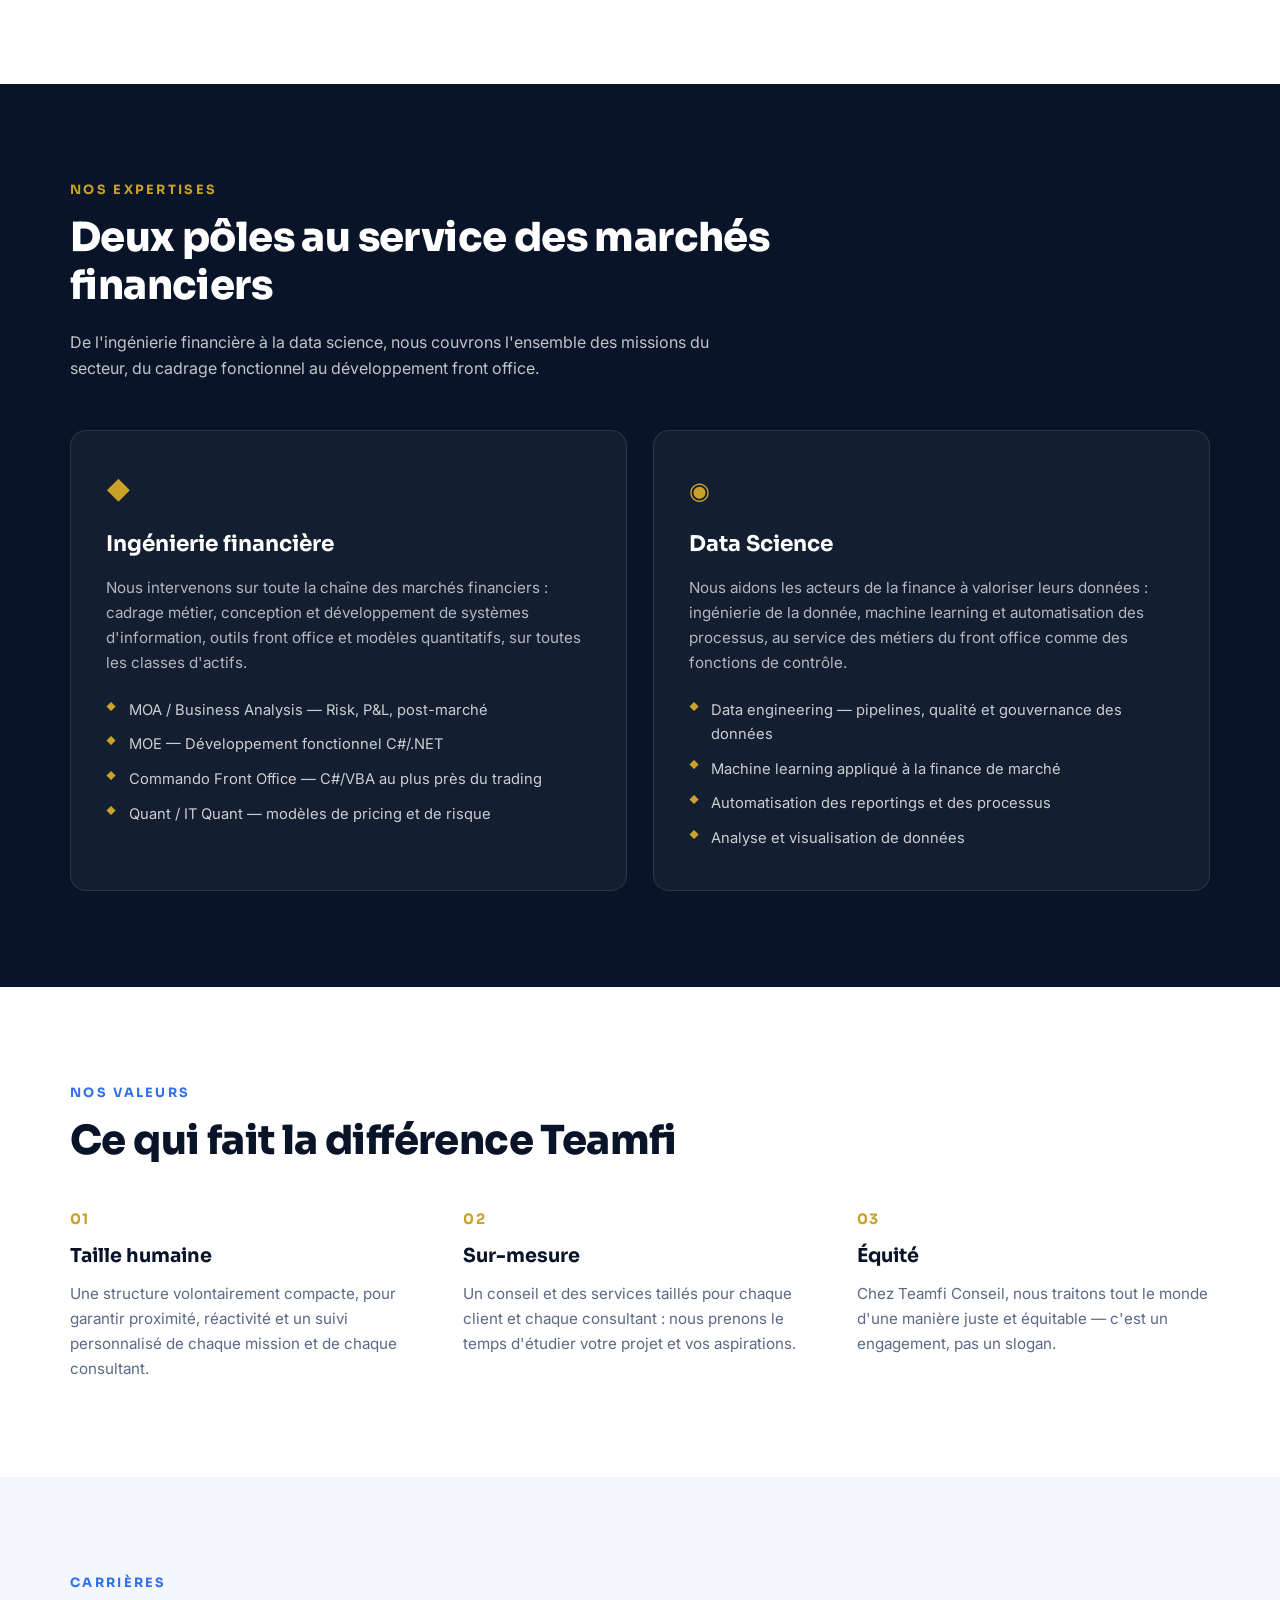
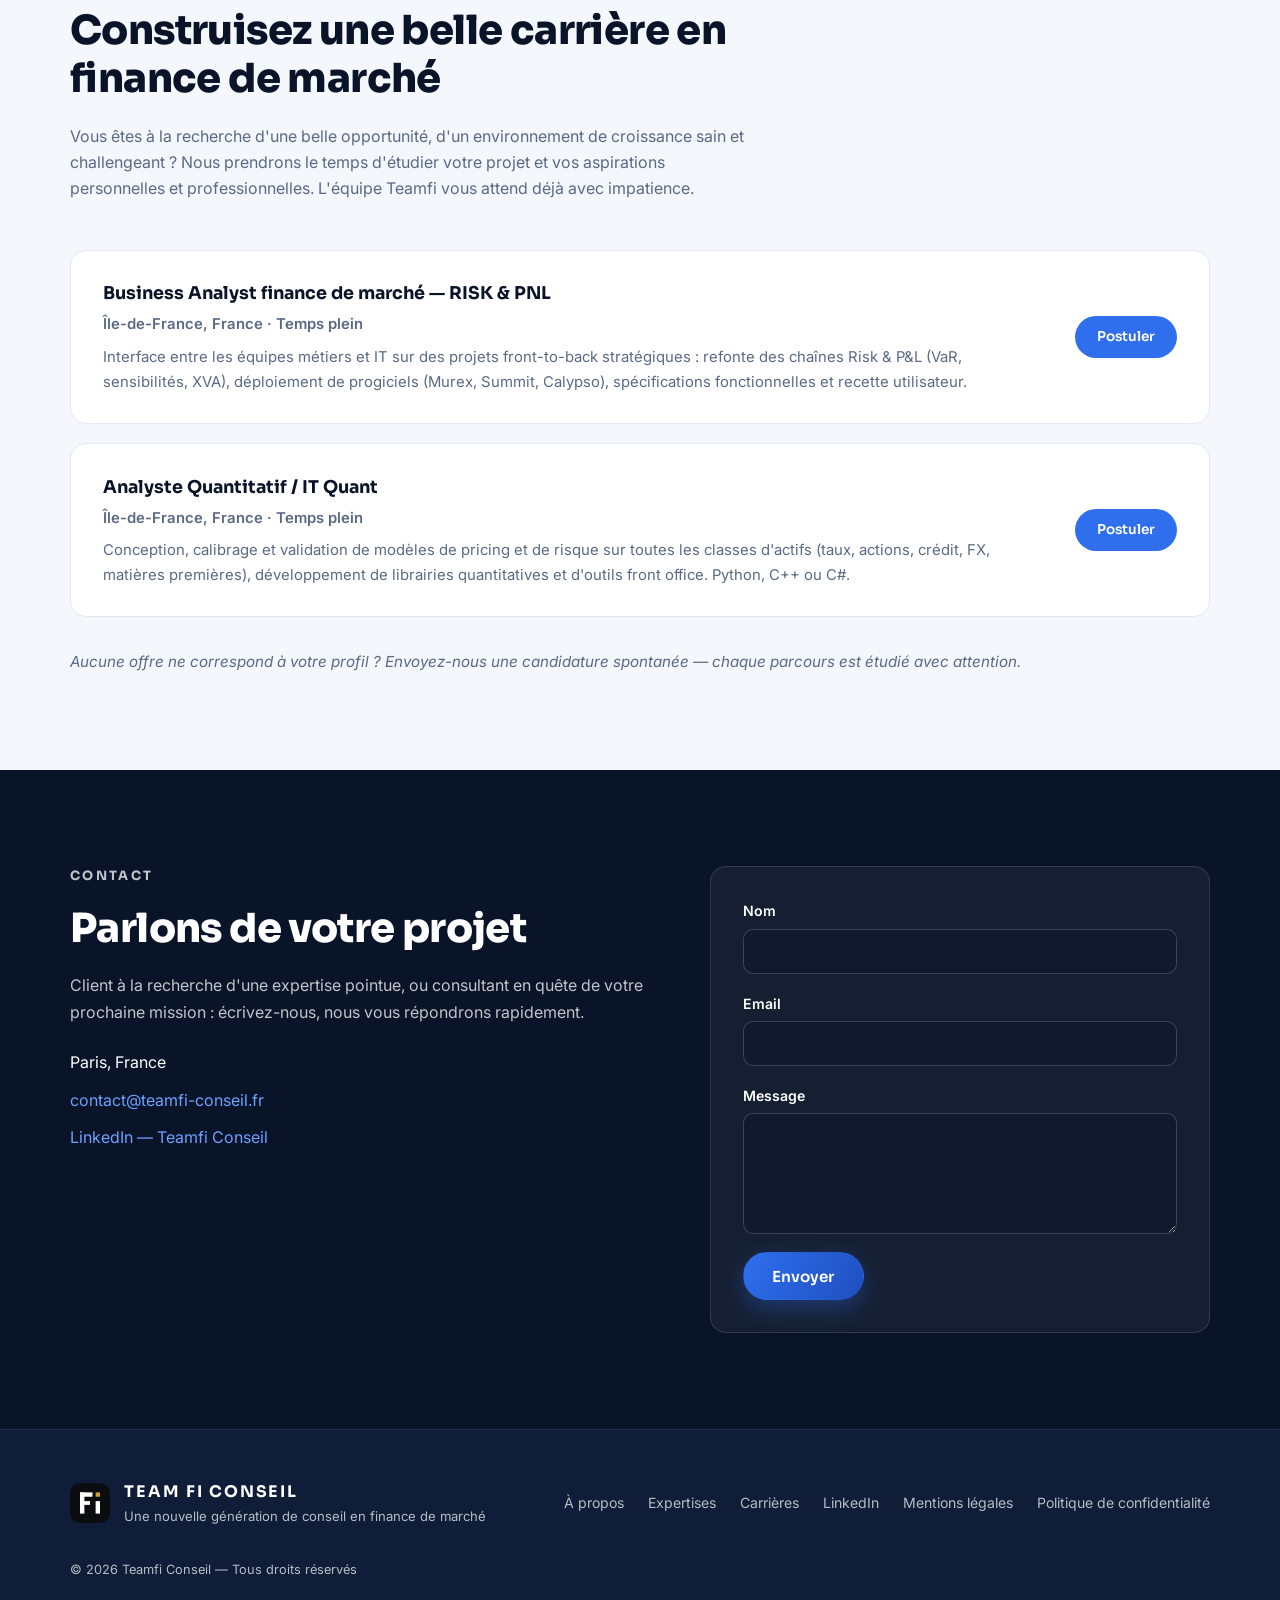
==== commit 86b32556: "Restructure expertise section into two poles: Ingenierie financiere and Data Science Co-Authored-By:" ====
--- a/index.html
+++ b/index.html
@@ -58,7 +58,7 @@
           <span class="stat__label" data-i18n="hero.stat1">grandes BFI partenaires</span>
         </div>
         <div class="stat">
-          <span class="stat__num">4</span>
+          <span class="stat__num">2</span>
           <span class="stat__label" data-i18n="hero.stat2">pôles d'expertise</span>
         </div>
         <div class="stat">
@@ -114,28 +114,30 @@
   <section class="section section--dark" id="expertises">
     <div class="container">
       <p class="section__kicker reveal" data-i18n="exp.kicker">Nos expertises</p>
-      <h2 class="section__title reveal" data-i18n="exp.title">Quatre pôles au service des marchés financiers</h2>
-      <p class="section__sub reveal" data-i18n="exp.sub">Nous couvrons l'ensemble des missions du secteur, du cadrage fonctionnel au développement front office, sur toutes les classes d'actifs.</p>
-      <div class="cards">
-        <article class="card reveal">
+      <h2 class="section__title reveal" data-i18n="exp.title">Deux pôles au service des marchés financiers</h2>
+      <p class="section__sub reveal" data-i18n="exp.sub">De l'ingénierie financière à la data science, nous couvrons l'ensemble des missions du secteur, du cadrage fonctionnel au développement front office.</p>
+      <div class="poles">
+        <article class="pole reveal">
           <div class="card__icon">◆</div>
-          <h3 data-i18n="exp.moa.title">MOA — Maîtrise d'ouvrage</h3>
-          <p data-i18n="exp.moa.text">Business analysis, cadrage fonctionnel, spécifications et pilotage de projets sur les périmètres Risk, P&amp;L, référentiels et post-marché des grandes banques d'investissement.</p>
-        </article>
-        <article class="card reveal">
-          <div class="card__icon">◇</div>
-          <h3 data-i18n="exp.moe.title">MOE — Maîtrise d'œuvre</h3>
-          <p data-i18n="exp.moe.text">Développement fonctionnel C#/.NET et conception de systèmes d'information financiers, avec une forte expertise sur les produits de taux et les dérivés de crédit.</p>
-        </article>
-        <article class="card reveal">
-          <div class="card__icon">◈</div>
-          <h3 data-i18n="exp.commando.title">Commando Front Office</h3>
-          <p data-i18n="exp.commando.text">Intervention rapide au plus près des équipes de trading : développements C#/VBA, outils de pricing et automatisations sur les produits de taux linéaires.</p>
-        </article>
-        <article class="card reveal">
+          <h3 data-i18n="exp.fi.title">Ingénierie financière</h3>
+          <p data-i18n="exp.fi.text">Nous intervenons sur toute la chaîne des marchés financiers : cadrage métier, conception et développement de systèmes d'information, outils front office et modèles quantitatifs, sur toutes les classes d'actifs.</p>
+          <ul class="pole__list">
+            <li data-i18n="exp.fi.i1">MOA / Business Analysis — Risk, P&amp;L, post-marché</li>
+            <li data-i18n="exp.fi.i2">MOE — Développement fonctionnel C#/.NET</li>
+            <li data-i18n="exp.fi.i3">Commando Front Office — C#/VBA au plus près du trading</li>
+            <li data-i18n="exp.fi.i4">Quant / IT Quant — modèles de pricing et de risque</li>
+          </ul>
+        </article>
+        <article class="pole reveal">
           <div class="card__icon">◉</div>
-          <h3 data-i18n="exp.quant.title">Quant / IT Quant</h3>
-          <p data-i18n="exp.quant.text">Analyse quantitative, modèles de pricing et de risque, implémentation de librairies de calcul et validation de modèles pour les desks et les directions des risques.</p>
+          <h3 data-i18n="exp.ds.title">Data Science</h3>
+          <p data-i18n="exp.ds.text">Nous aidons les acteurs de la finance à valoriser leurs données : ingénierie de la donnée, machine learning et automatisation des processus, au service des métiers du front office comme des fonctions de contrôle.</p>
+          <ul class="pole__list">
+            <li data-i18n="exp.ds.i1">Data engineering — pipelines, qualité et gouvernance des données</li>
+            <li data-i18n="exp.ds.i2">Machine learning appliqué à la finance de marché</li>
+            <li data-i18n="exp.ds.i3">Automatisation des reportings et des processus</li>
+            <li data-i18n="exp.ds.i4">Analyse et visualisation de données</li>
+          </ul>
         </article>
       </div>
     </div>
--- a/css/style.css
+++ b/css/style.css
@@ -286,20 +286,20 @@
   border: 1px solid rgba(255, 255, 255, 0.16);
 }
 
-/* ============ Expertise cards ============ */
-.cards {
+/* ============ Expertise poles ============ */
+.poles {
   display: grid;
-  grid-template-columns: repeat(auto-fit, minmax(240px, 1fr));
-  gap: 1.4rem;
-}
-.card {
+  grid-template-columns: repeat(auto-fit, minmax(300px, 1fr));
+  gap: 1.6rem;
+}
+.pole {
   background: rgba(255, 255, 255, 0.045);
   border: 1px solid rgba(255, 255, 255, 0.1);
   border-radius: var(--radius);
-  padding: 2rem 1.7rem;
+  padding: 2.5rem 2.2rem;
   transition: transform 0.25s ease, border-color 0.25s ease, background 0.25s ease;
 }
-.card:hover {
+.pole:hover {
   transform: translateY(-6px);
   border-color: rgba(110, 160, 255, 0.5);
   background: rgba(47, 111, 237, 0.08);
@@ -309,13 +309,28 @@
   color: var(--gold);
   margin-bottom: 1rem;
 }
-.card h3 {
-  font-family: var(--font-display);
-  font-size: 1.08rem;
-  margin-bottom: 0.7rem;
-  color: #fff;
-}
-.card p { font-size: 0.92rem; color: rgba(255, 255, 255, 0.68); }
+.pole h3 {
+  font-family: var(--font-display);
+  font-size: 1.35rem;
+  margin-bottom: 0.8rem;
+  color: #fff;
+}
+.pole p { font-size: 0.95rem; color: rgba(255, 255, 255, 0.68); }
+.pole__list { margin-top: 1.4rem; display: grid; gap: 0.65rem; }
+.pole__list li {
+  position: relative;
+  padding-left: 1.4rem;
+  font-size: 0.92rem;
+  color: rgba(255, 255, 255, 0.78);
+}
+.pole__list li::before {
+  content: "◆";
+  position: absolute;
+  left: 0;
+  top: 0.1em;
+  font-size: 0.6rem;
+  color: var(--gold);
+}
 
 /* ============ Values ============ */
 .values {
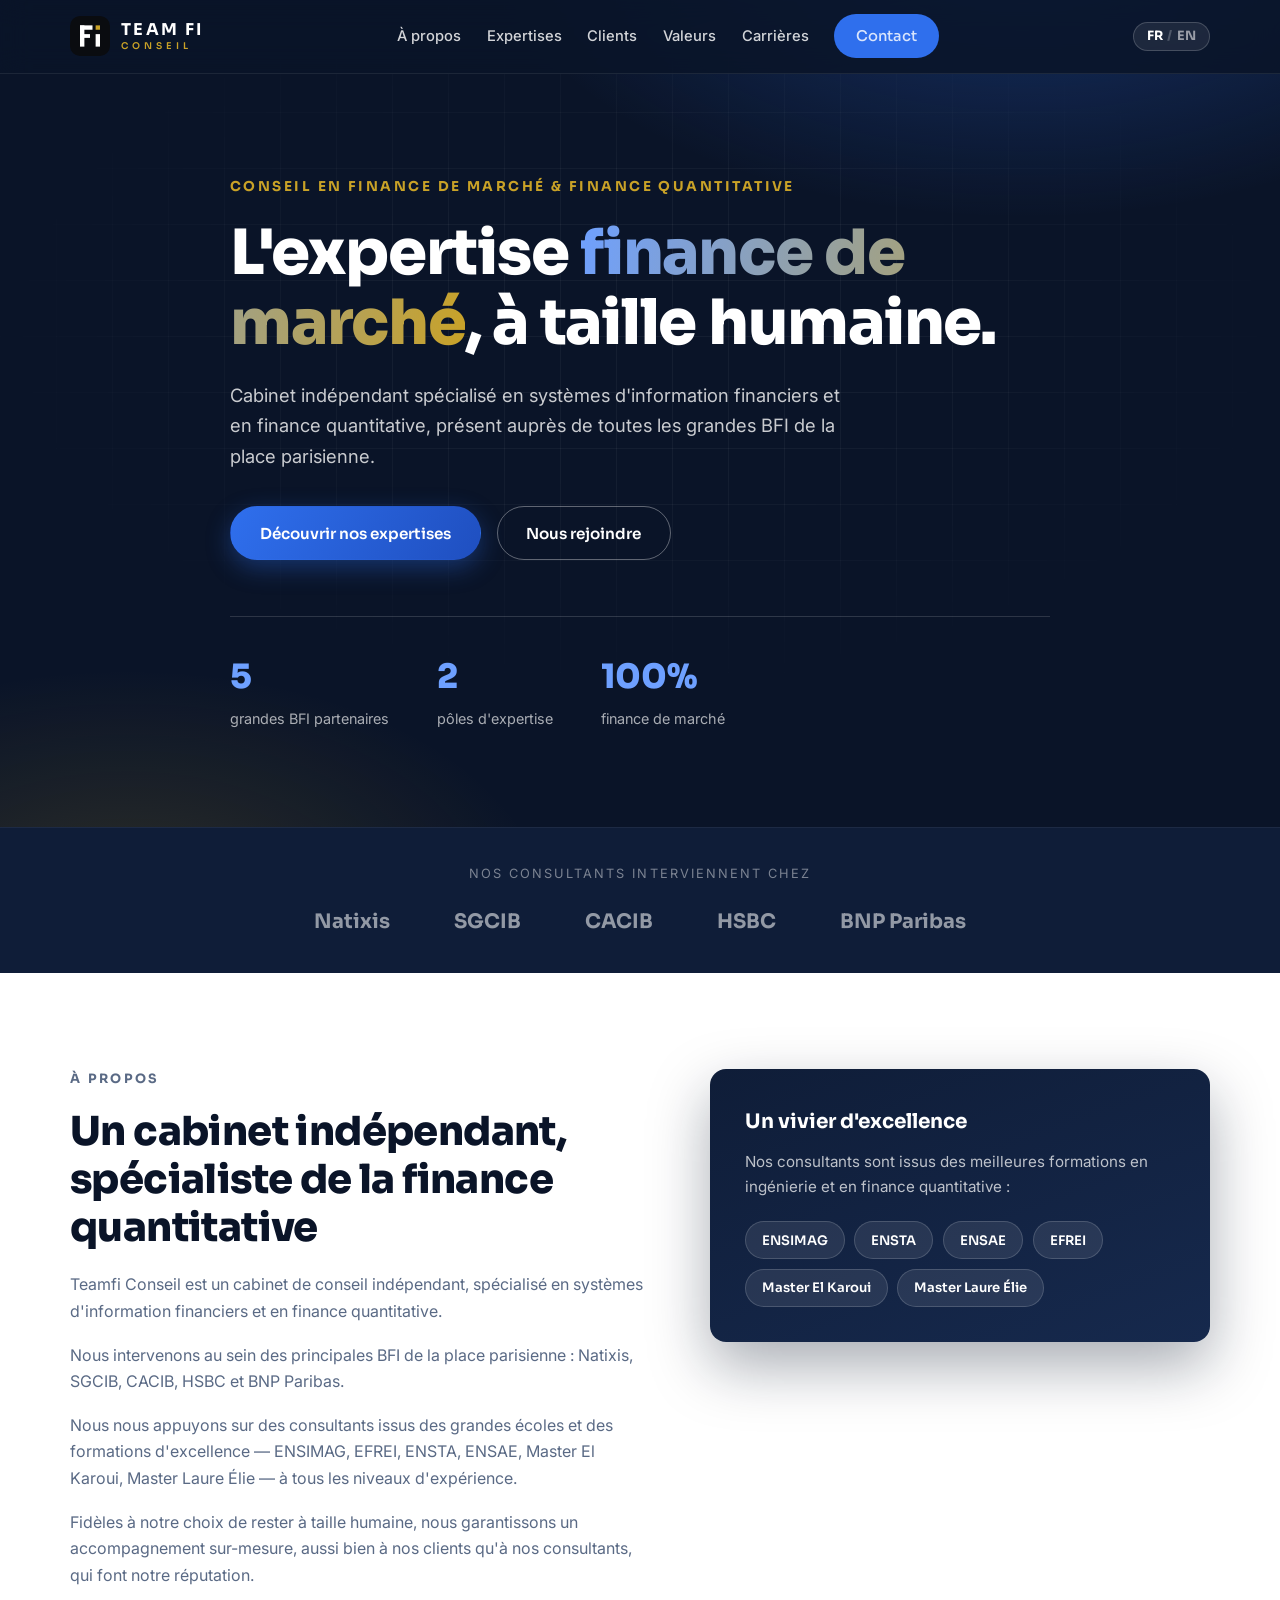
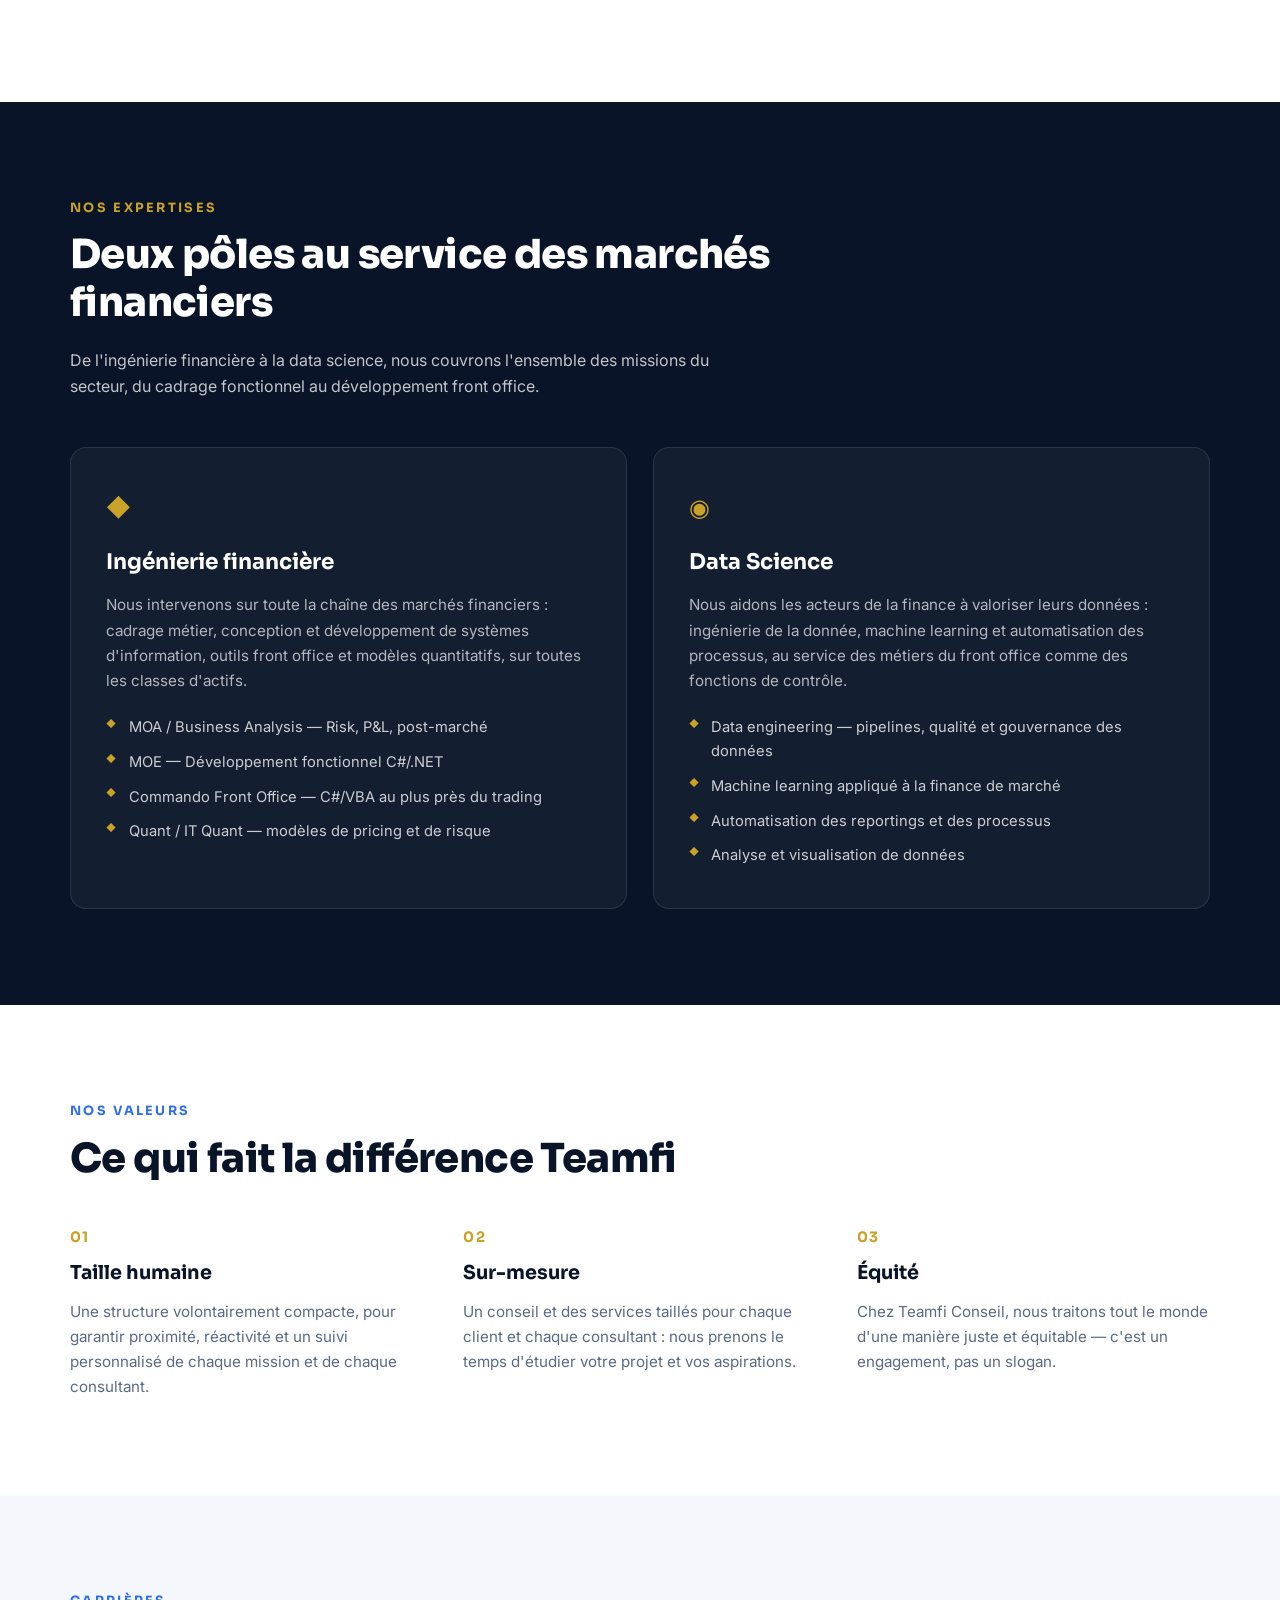
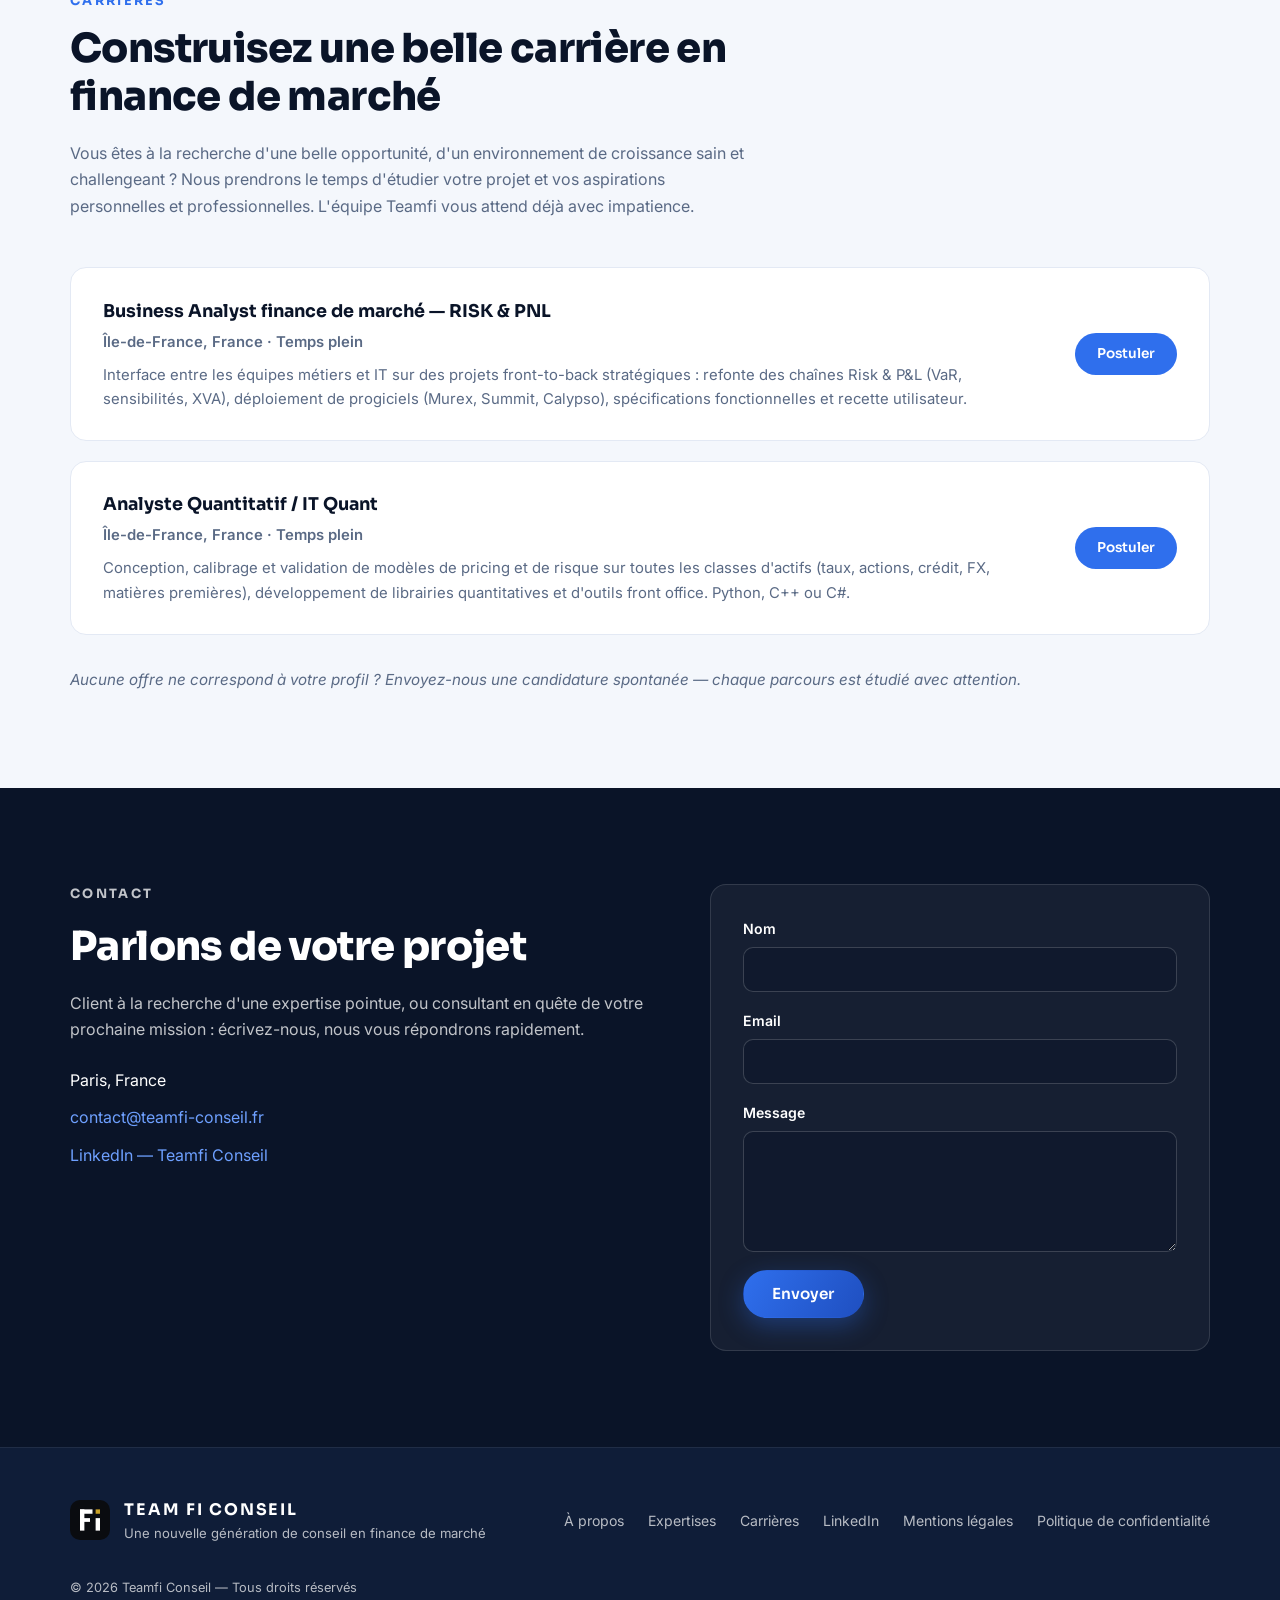
==== commit 2e7ea312: "Replace About section with Ouassim's approved copy Co-Authored-By: Claude Fable 5 <noreply@anthropic" ====
--- a/index.html
+++ b/index.html
@@ -89,9 +89,10 @@
       <div class="split__text reveal">
         <p class="section__kicker" data-i18n="about.kicker">À propos</p>
         <h2 class="section__title" data-i18n="about.title">Un cabinet indépendant, spécialiste de la finance quantitative</h2>
-        <p data-i18n="about.p1">Teamfi Conseil est un cabinet indépendant spécialisé en systèmes d'information financiers, et notamment en finance quantitative. Nous sommes présents chez toutes les BFI de la place parisienne : Natixis, SGCIB, CACIB, HSBC et BNP Paribas.</p>
-        <p data-i18n="about.p2">Nous travaillons essentiellement avec des consultants issus des grandes écoles ou de formations d'excellence — ENSIMAG, EFREI, ENSTA, ENSAE, Master El Karoui, Master Laure Élie — toutes séniorités confondues.</p>
-        <p data-i18n="about.p3">Teamfi Conseil a fait le choix de rester à taille humaine, afin de continuer à assurer un conseil et des services sur-mesure, à nos clients comme à nos précieux consultants.</p>
+        <p data-i18n="about.p1">Teamfi Conseil est un cabinet de conseil indépendant, spécialisé en systèmes d'information financiers et en finance quantitative.</p>
+        <p data-i18n="about.p2">Nous intervenons au sein des principales BFI de la place parisienne : Natixis, SGCIB, CACIB, HSBC et BNP Paribas.</p>
+        <p data-i18n="about.p3">Nous nous appuyons sur des consultants issus des grandes écoles et des formations d'excellence — ENSIMAG, EFREI, ENSTA, ENSAE, Master El Karoui, Master Laure Élie — à tous les niveaux d'expérience.</p>
+        <p data-i18n="about.p4">Fidèles à notre choix de rester à taille humaine, nous garantissons un accompagnement sur-mesure, aussi bien à nos clients qu'à nos consultants, qui font notre réputation.</p>
       </div>
       <div class="split__panel reveal">
         <div class="panel-card">
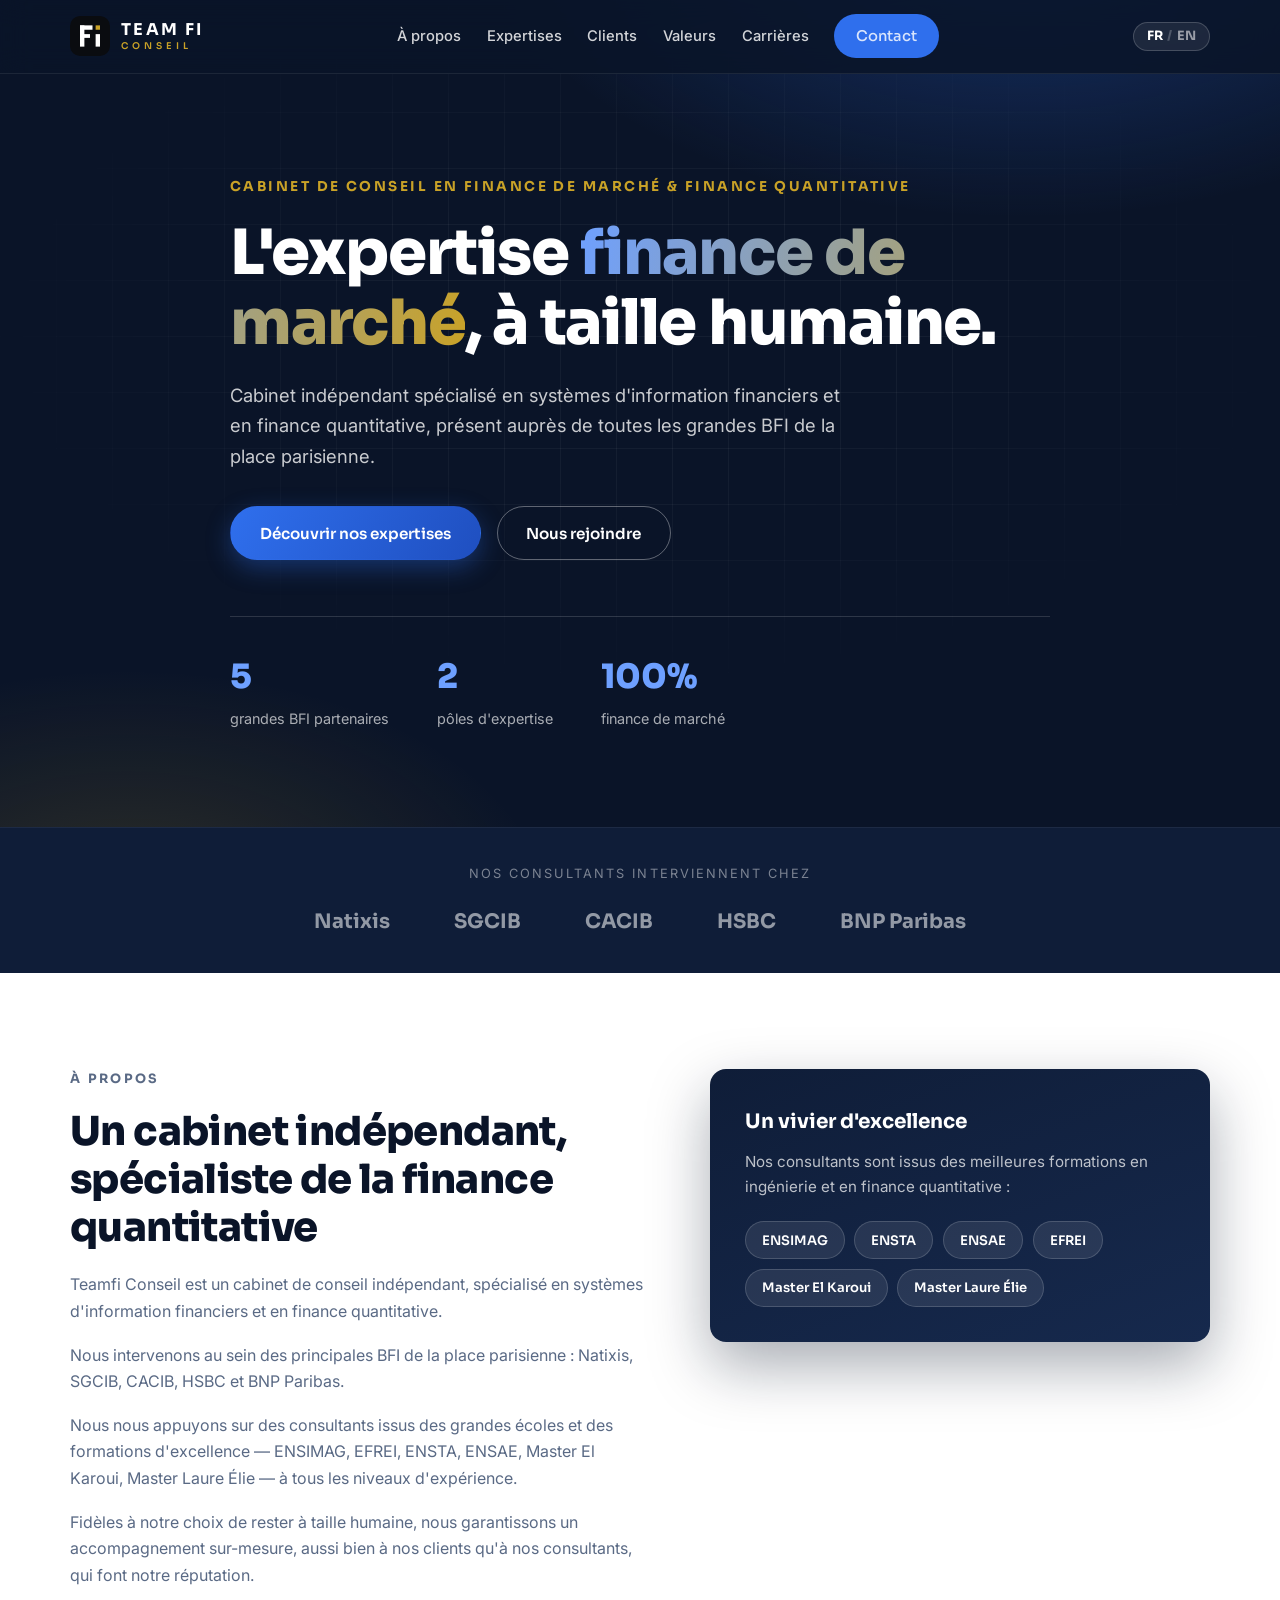
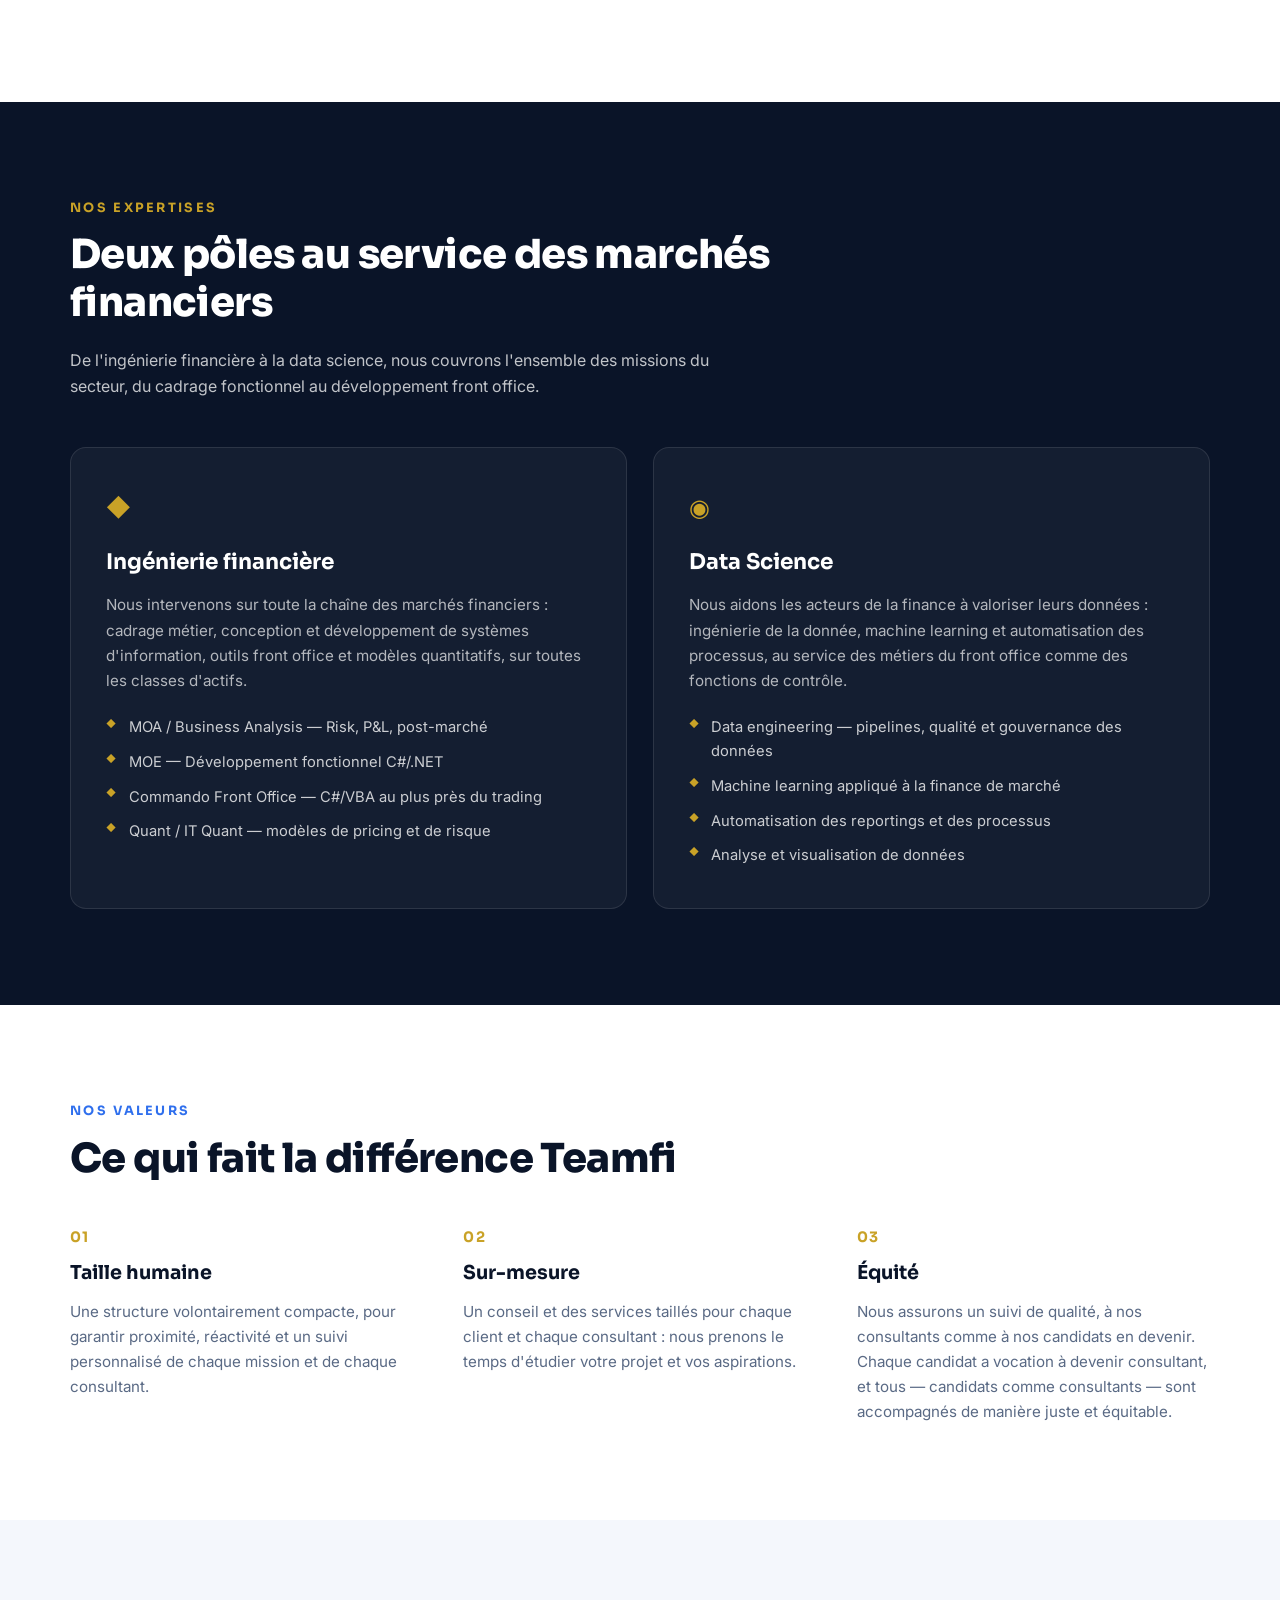
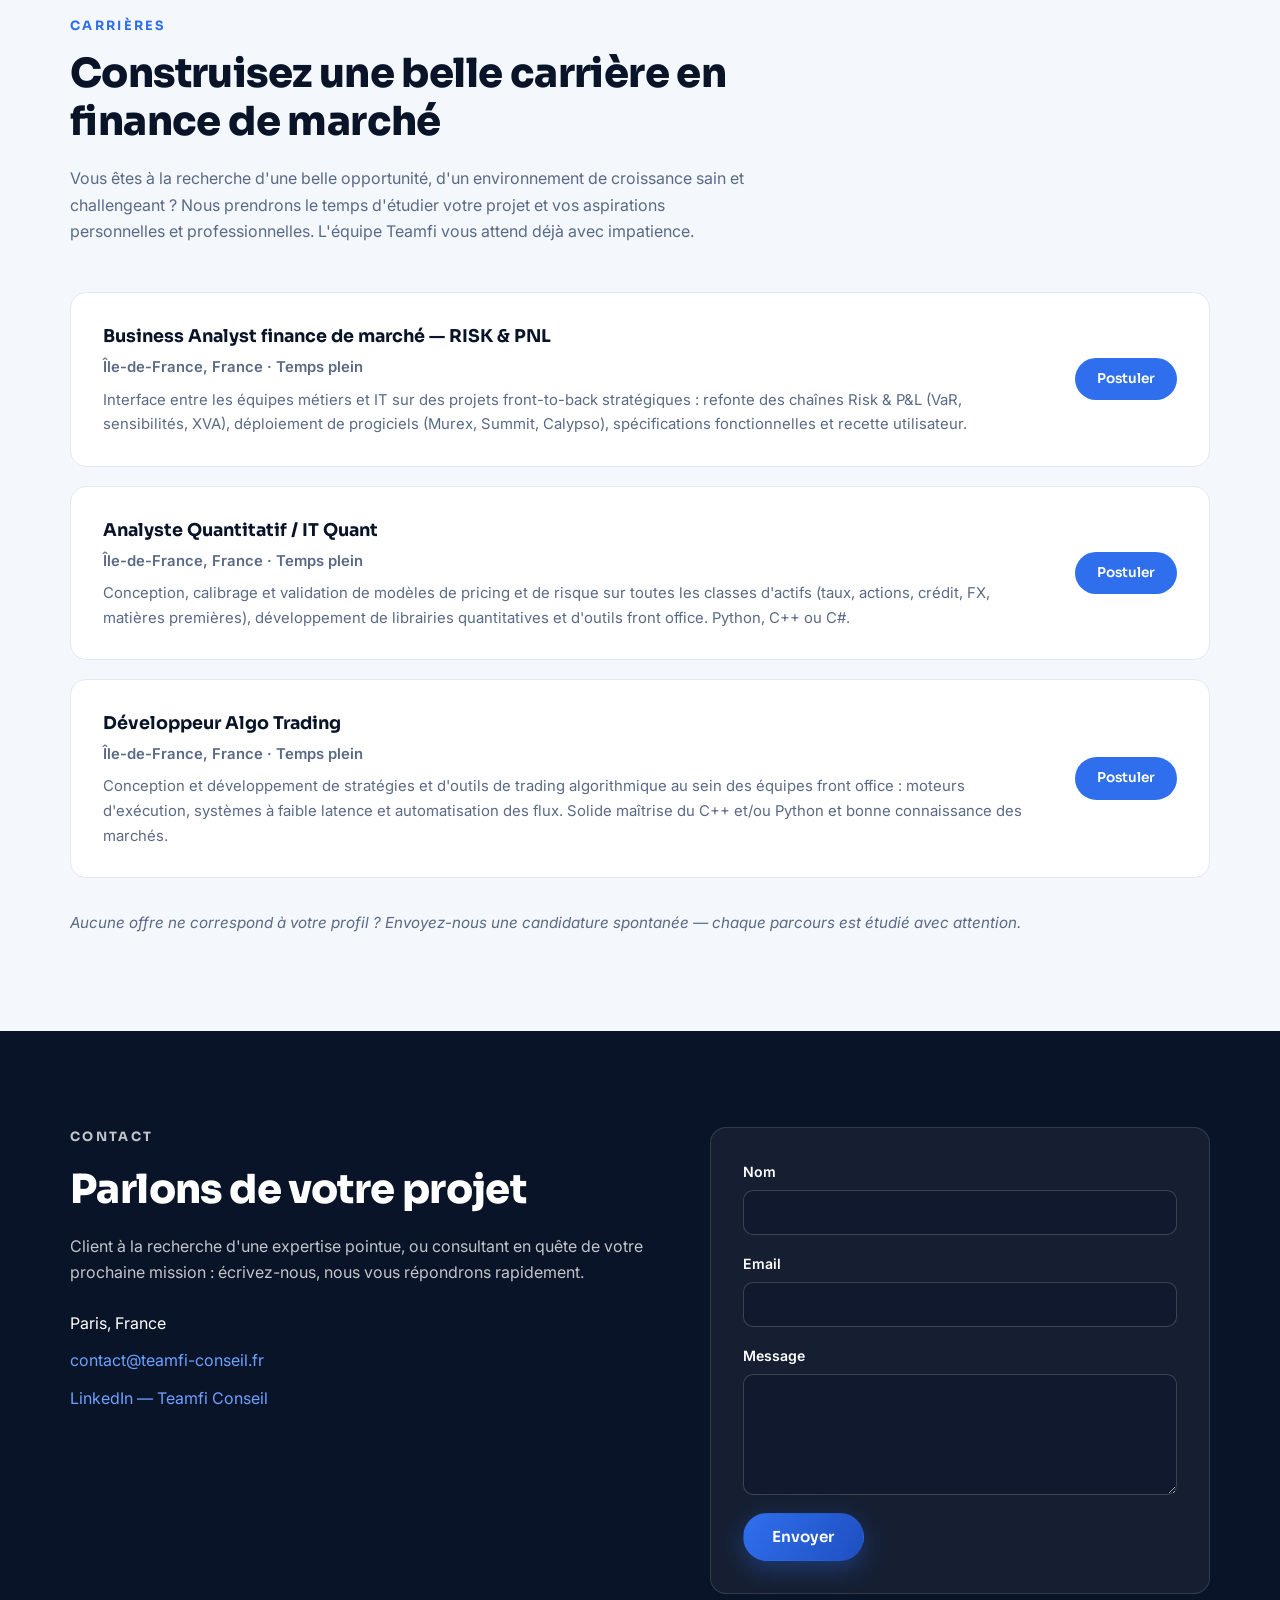
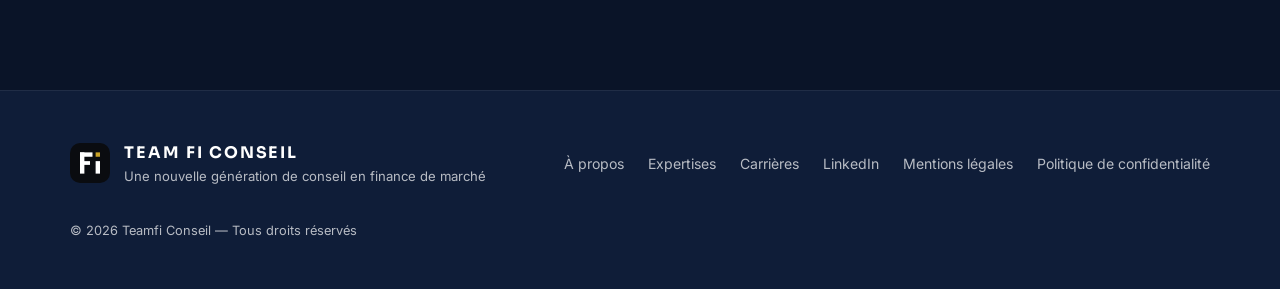
==== commit 2ae3aa7d: "Apply Ouassim's voice-note revisions: tagline, Equite value, Algo Trading role - Hero tagline: prefi" ====
--- a/index.html
+++ b/index.html
@@ -45,7 +45,7 @@
   <section class="hero">
     <div class="hero__glow"></div>
     <div class="container hero__inner">
-      <p class="hero__kicker reveal" data-i18n="hero.kicker">Conseil en finance de marché &amp; finance quantitative</p>
+      <p class="hero__kicker reveal" data-i18n="hero.kicker">Cabinet de conseil en finance de marché &amp; finance quantitative</p>
       <h1 class="hero__title reveal" data-i18n="hero.title">L'expertise <span class="accent">finance de marché</span>, à taille humaine.</h1>
       <p class="hero__sub reveal" data-i18n="hero.sub">Cabinet indépendant spécialisé en systèmes d'information financiers et en finance quantitative, présent auprès de toutes les grandes BFI de la place parisienne.</p>
       <div class="hero__cta reveal">
@@ -163,7 +163,7 @@
         <div class="value reveal">
           <span class="value__num">03</span>
           <h3 data-i18n="values.v3.title">Équité</h3>
-          <p data-i18n="values.v3.text">Chez Teamfi Conseil, nous traitons tout le monde d'une manière juste et équitable — c'est un engagement, pas un slogan.</p>
+          <p data-i18n="values.v3.text">Nous assurons un suivi de qualité, à nos consultants comme à nos candidats en devenir. Chaque candidat a vocation à devenir consultant, et tous — candidats comme consultants — sont accompagnés de manière juste et équitable.</p>
         </div>
       </div>
     </div>
@@ -191,6 +191,14 @@
             <p data-i18n="careers.job2.text">Conception, calibrage et validation de modèles de pricing et de risque sur toutes les classes d'actifs (taux, actions, crédit, FX, matières premières), développement de librairies quantitatives et d'outils front office. Python, C++ ou C#.</p>
           </div>
           <a href="https://www.linkedin.com/jobs/view/4371002647" target="_blank" rel="noopener" class="btn btn--small" data-i18n="careers.apply">Postuler</a>
+        </article>
+        <article class="job reveal">
+          <div class="job__body">
+            <h3 data-i18n="careers.job3.title">Développeur Algo Trading</h3>
+            <p class="job__meta" data-i18n="careers.job3.meta">Île-de-France, France · Temps plein</p>
+            <p data-i18n="careers.job3.text">Conception et développement de stratégies et d'outils de trading algorithmique au sein des équipes front office : moteurs d'exécution, systèmes à faible latence et automatisation des flux. Solide maîtrise du C++ et/ou Python et bonne connaissance des marchés.</p>
+          </div>
+          <a href="#contact" class="btn btn--small" data-i18n="careers.apply">Postuler</a>
         </article>
       </div>
       <p class="careers__spontaneous reveal" data-i18n="careers.spontaneous">Aucune offre ne correspond à votre profil ? Envoyez-nous une candidature spontanée — chaque parcours est étudié avec attention.</p>
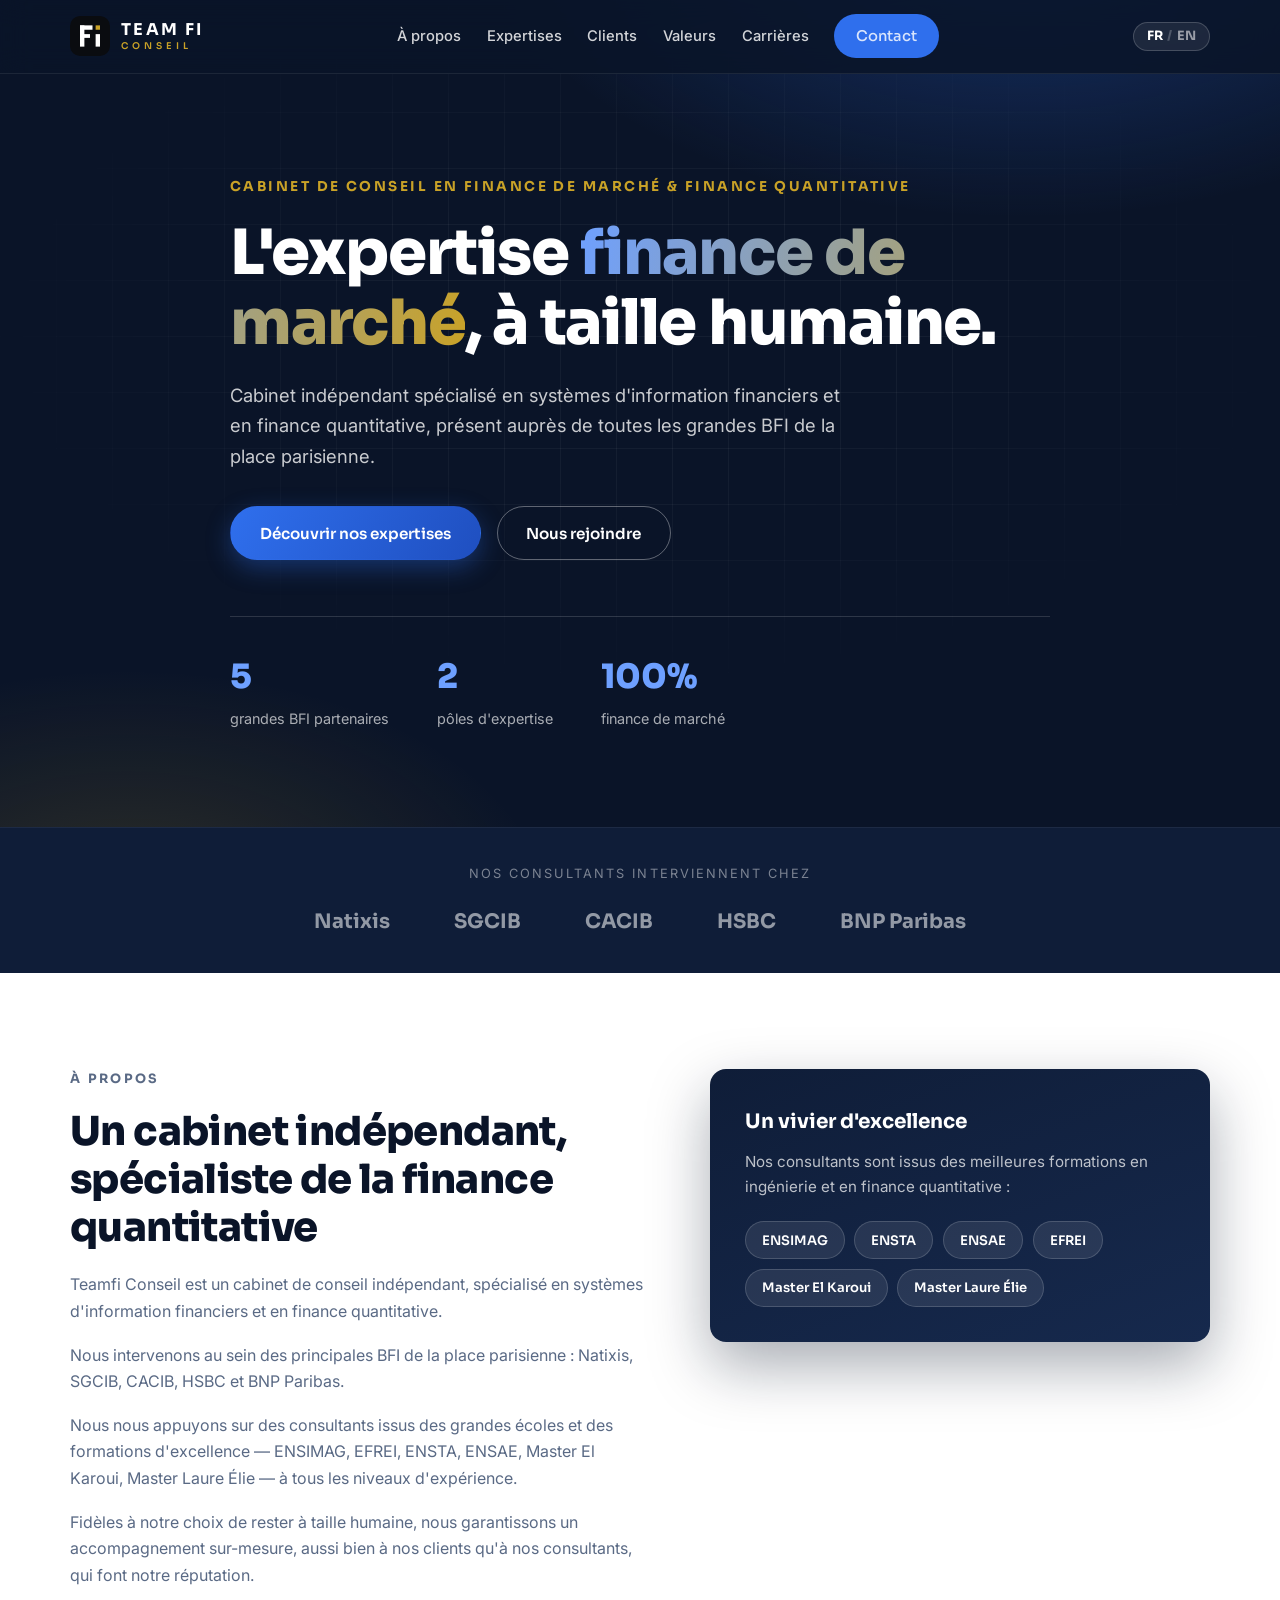
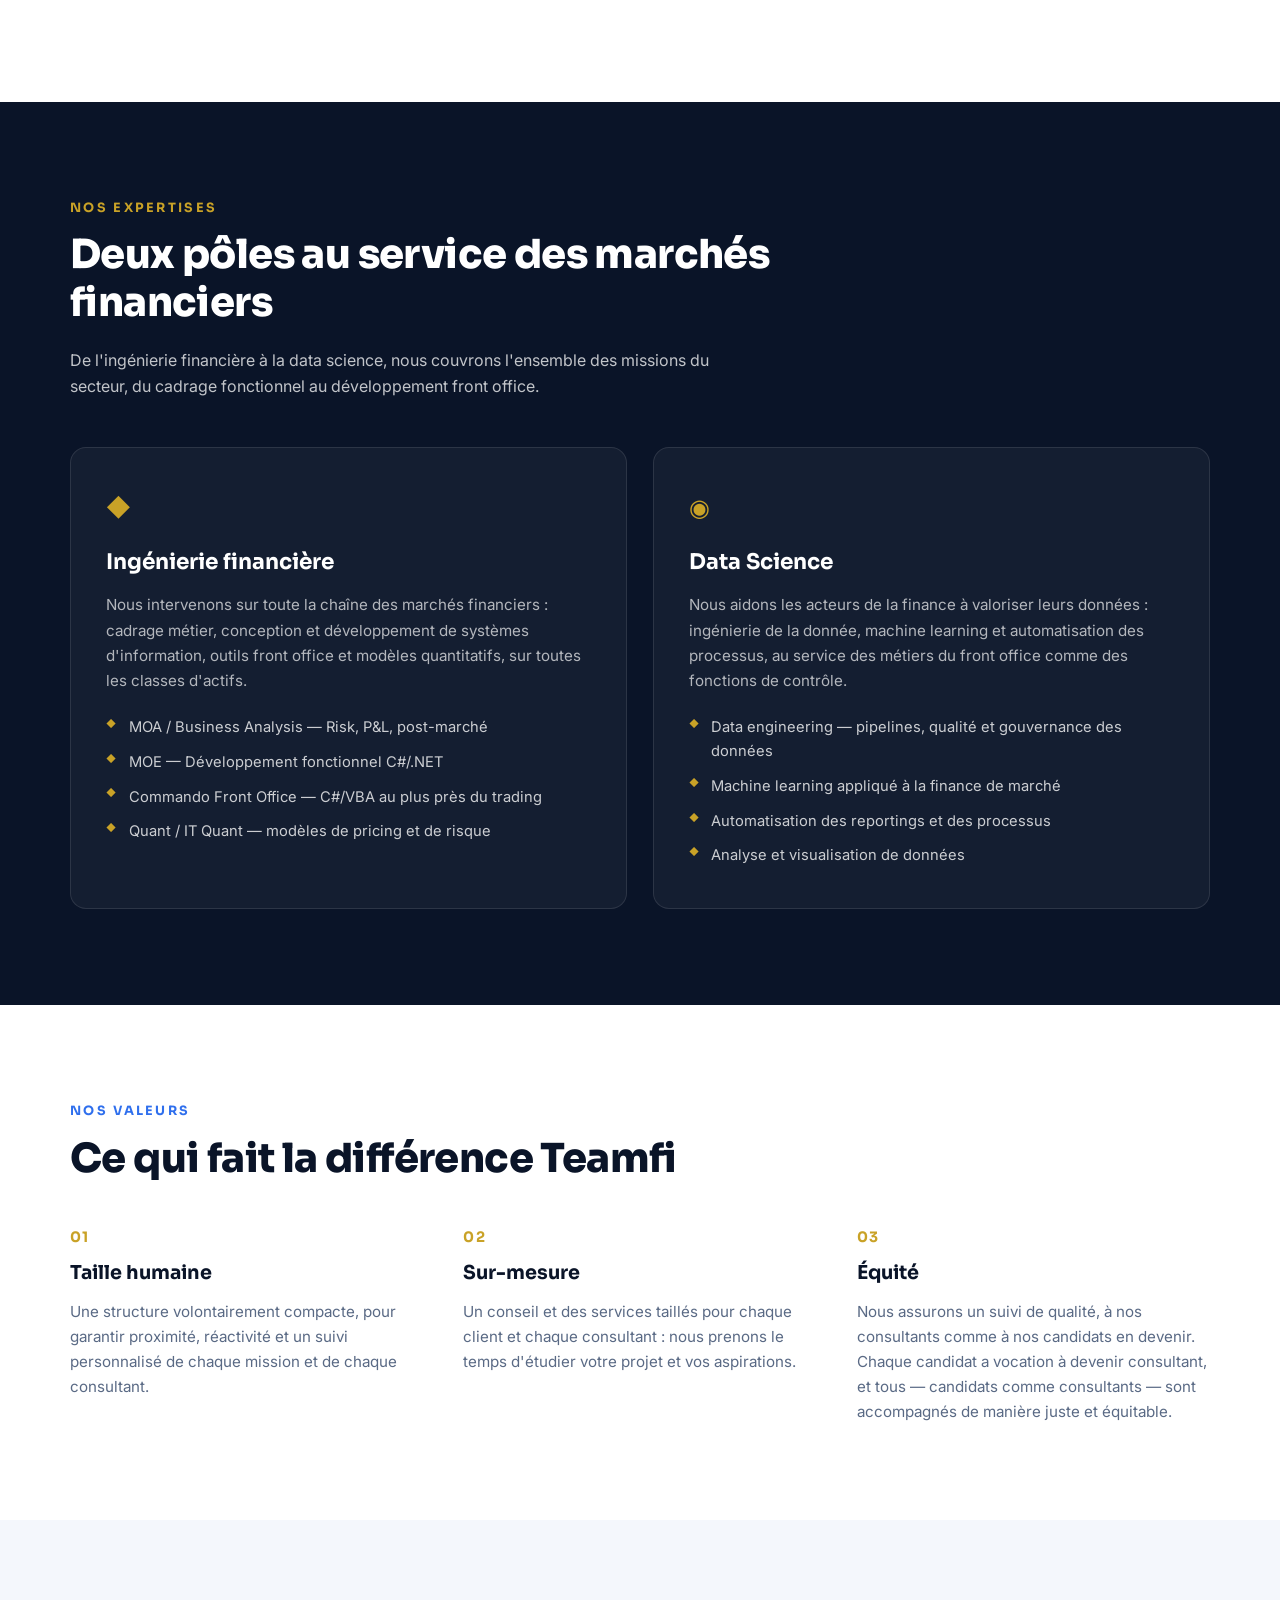
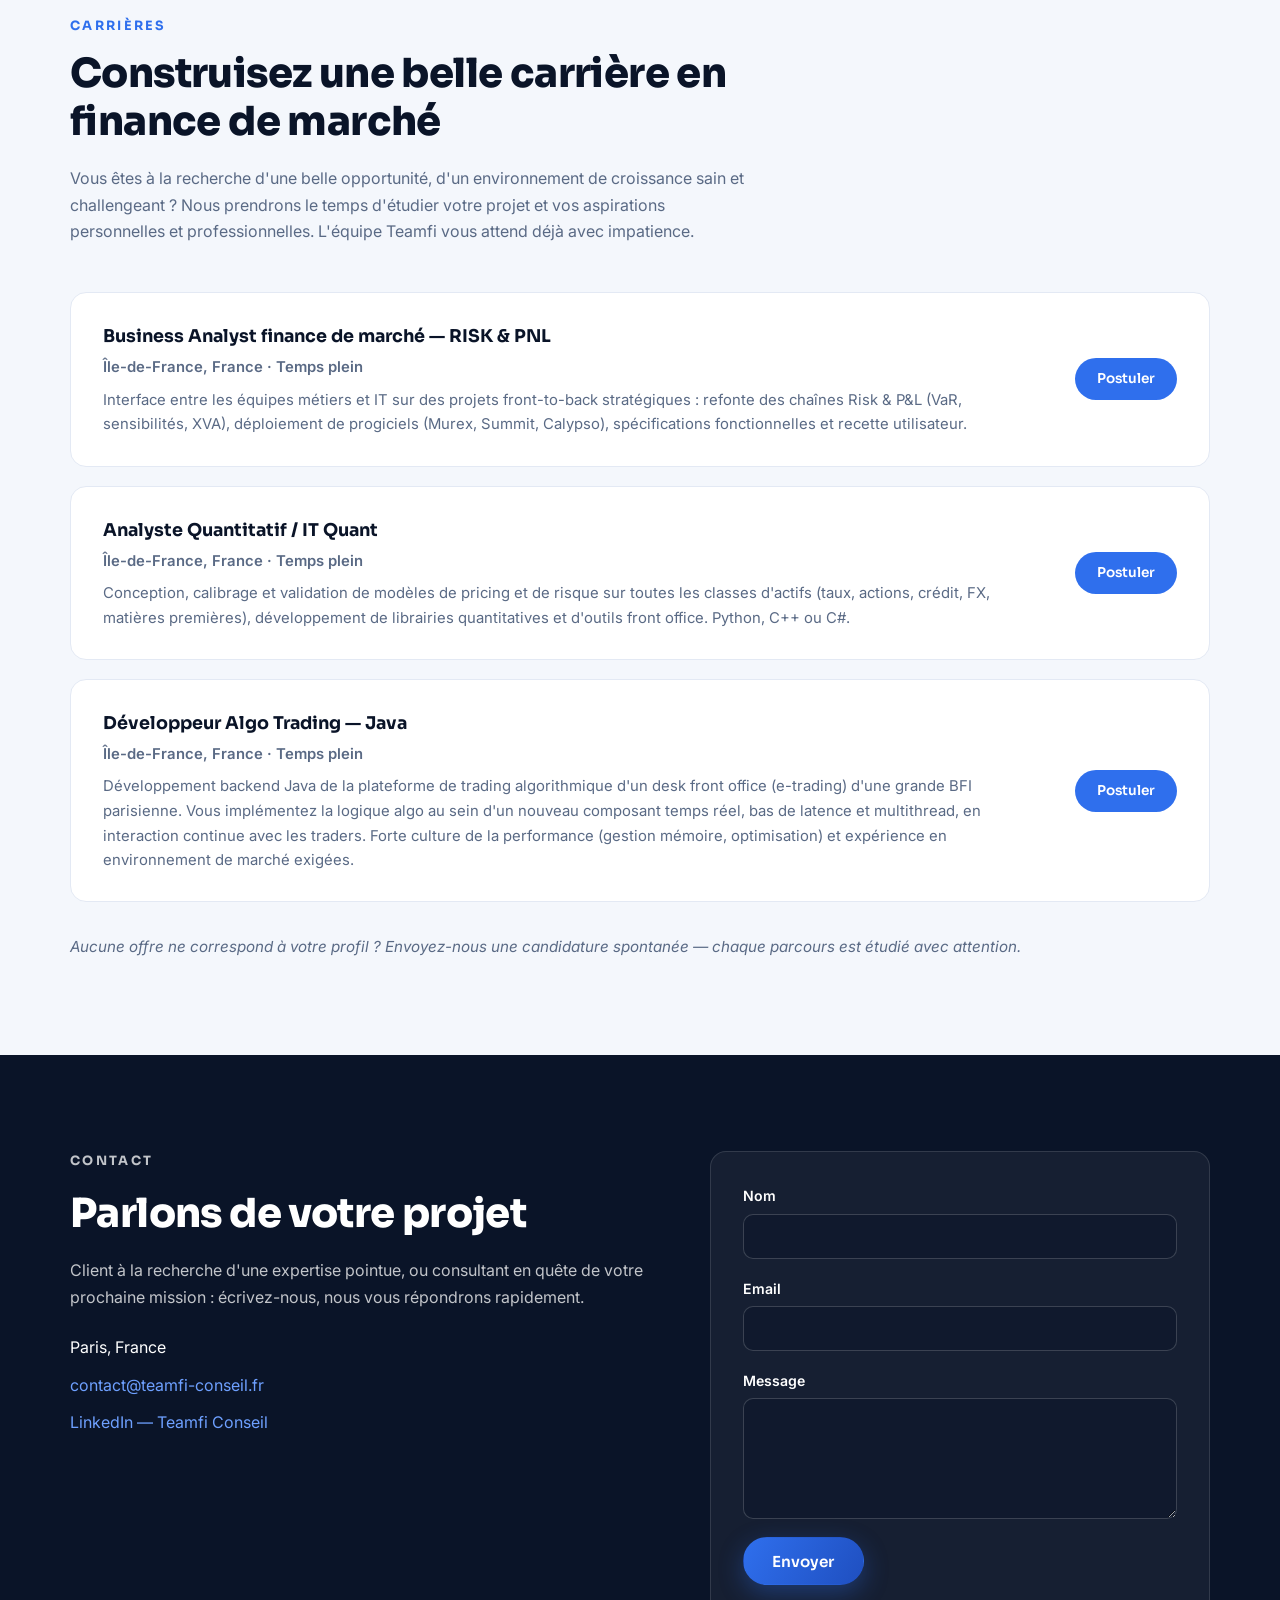
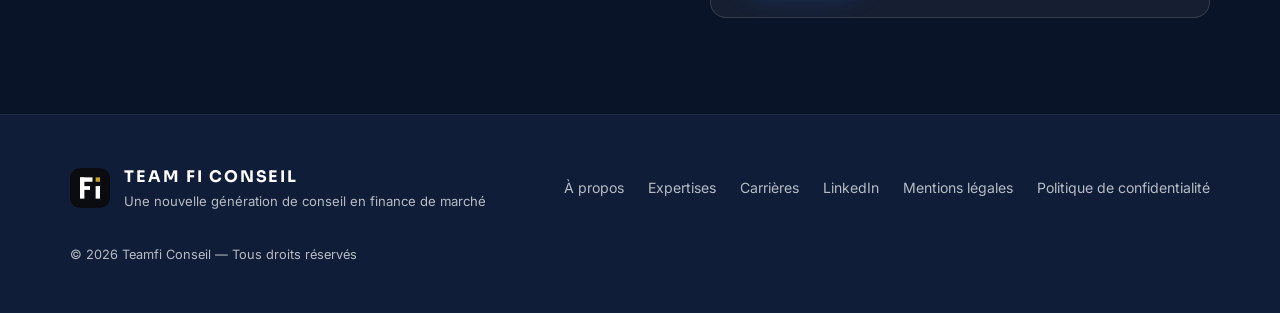
==== commit 4b64915d: "Refine Algo Trading role from real posting: backend Java, low-latency e-trading (anonymized) Co-Auth" ====
--- a/index.html
+++ b/index.html
@@ -194,9 +194,9 @@
         </article>
         <article class="job reveal">
           <div class="job__body">
-            <h3 data-i18n="careers.job3.title">Développeur Algo Trading</h3>
+            <h3 data-i18n="careers.job3.title">Développeur Algo Trading — Java</h3>
             <p class="job__meta" data-i18n="careers.job3.meta">Île-de-France, France · Temps plein</p>
-            <p data-i18n="careers.job3.text">Conception et développement de stratégies et d'outils de trading algorithmique au sein des équipes front office : moteurs d'exécution, systèmes à faible latence et automatisation des flux. Solide maîtrise du C++ et/ou Python et bonne connaissance des marchés.</p>
+            <p data-i18n="careers.job3.text">Développement backend Java de la plateforme de trading algorithmique d'un desk front office (e-trading) d'une grande BFI parisienne. Vous implémentez la logique algo au sein d'un nouveau composant temps réel, bas de latence et multithread, en interaction continue avec les traders. Forte culture de la performance (gestion mémoire, optimisation) et expérience en environnement de marché exigées.</p>
           </div>
           <a href="#contact" class="btn btn--small" data-i18n="careers.apply">Postuler</a>
         </article>
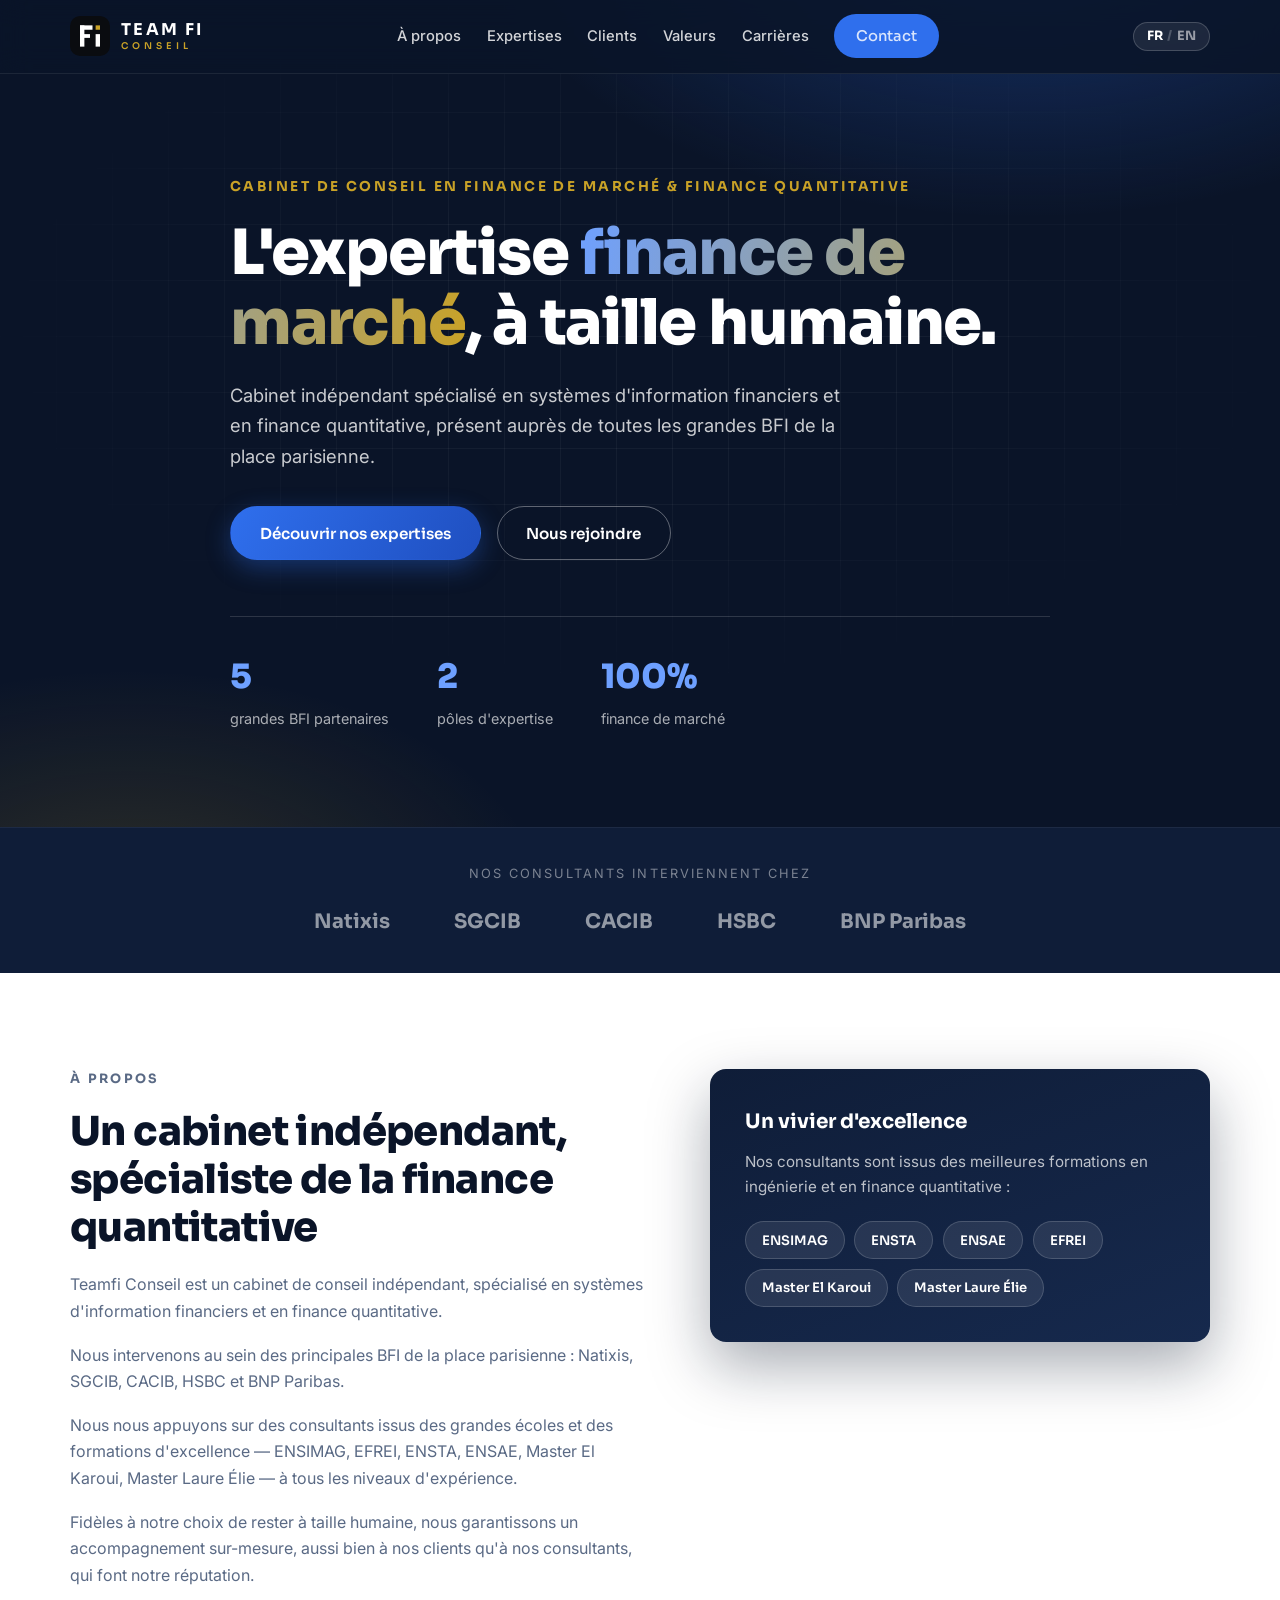
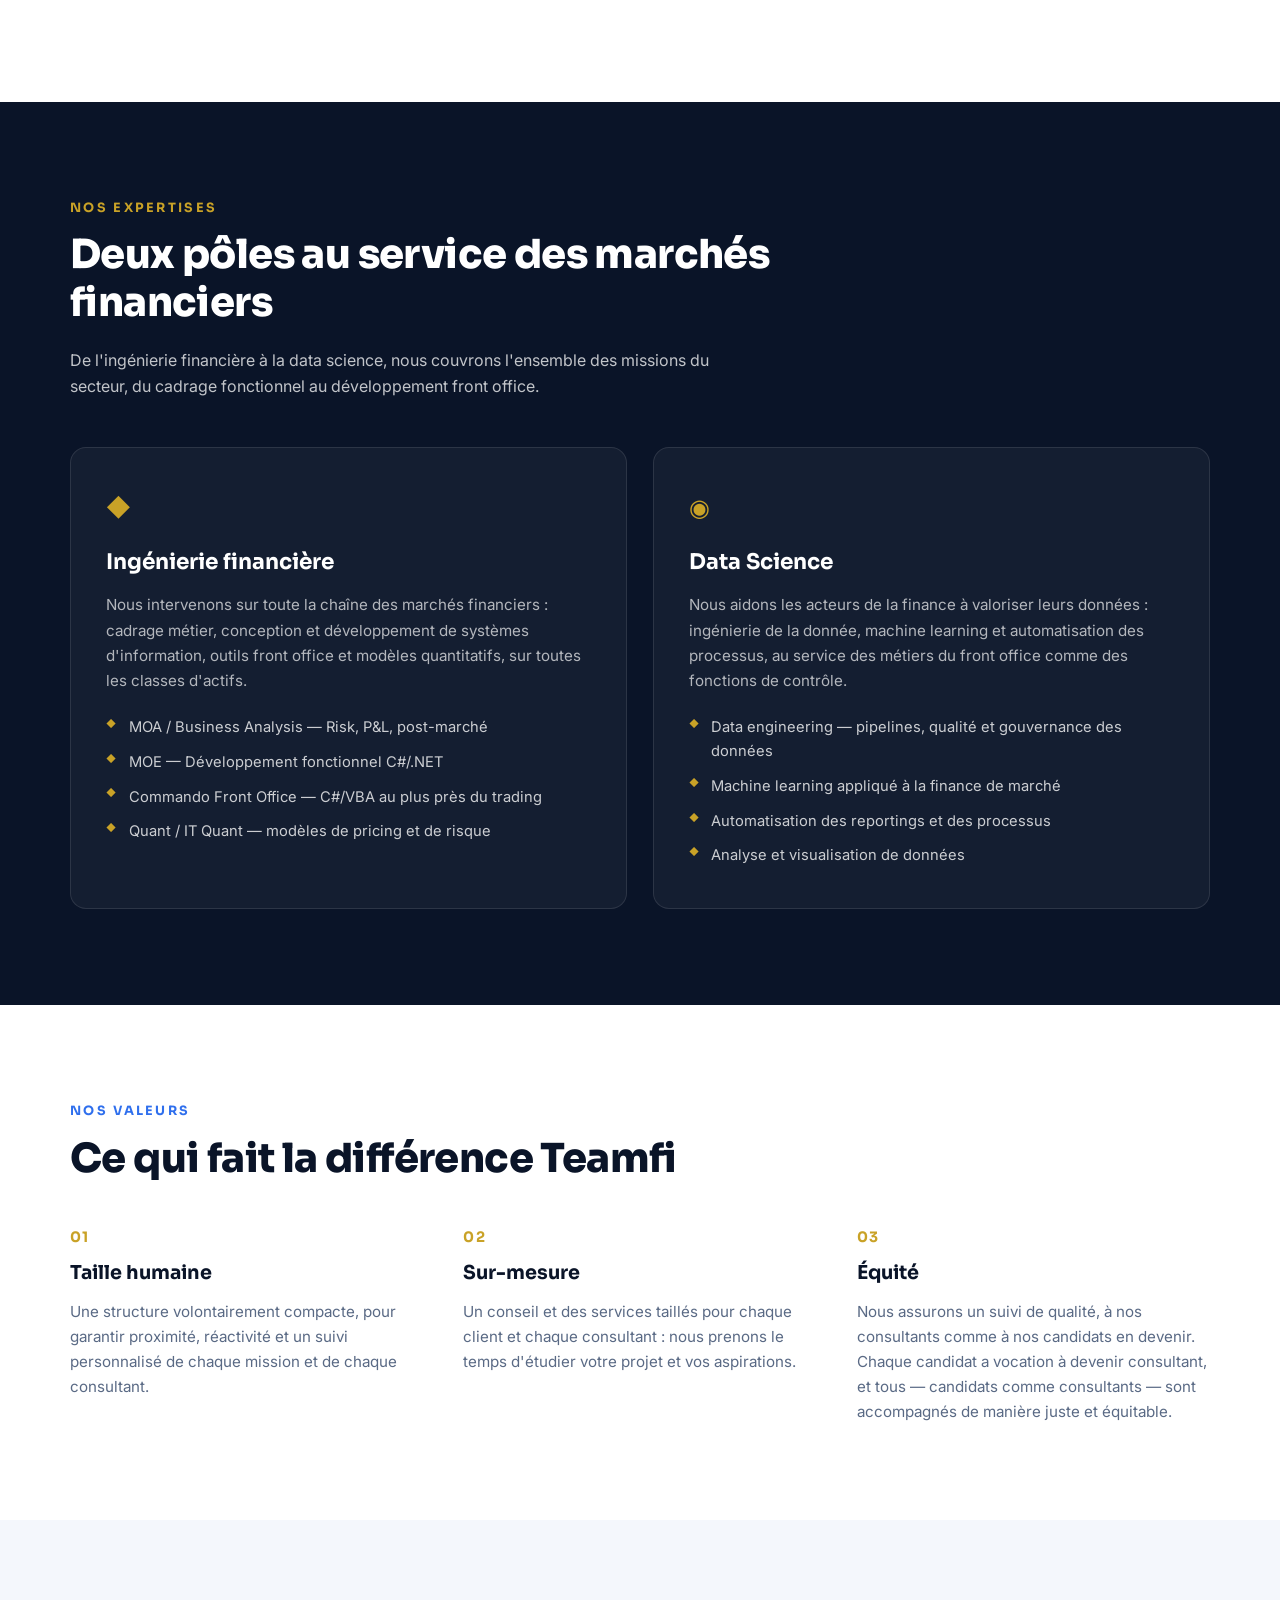
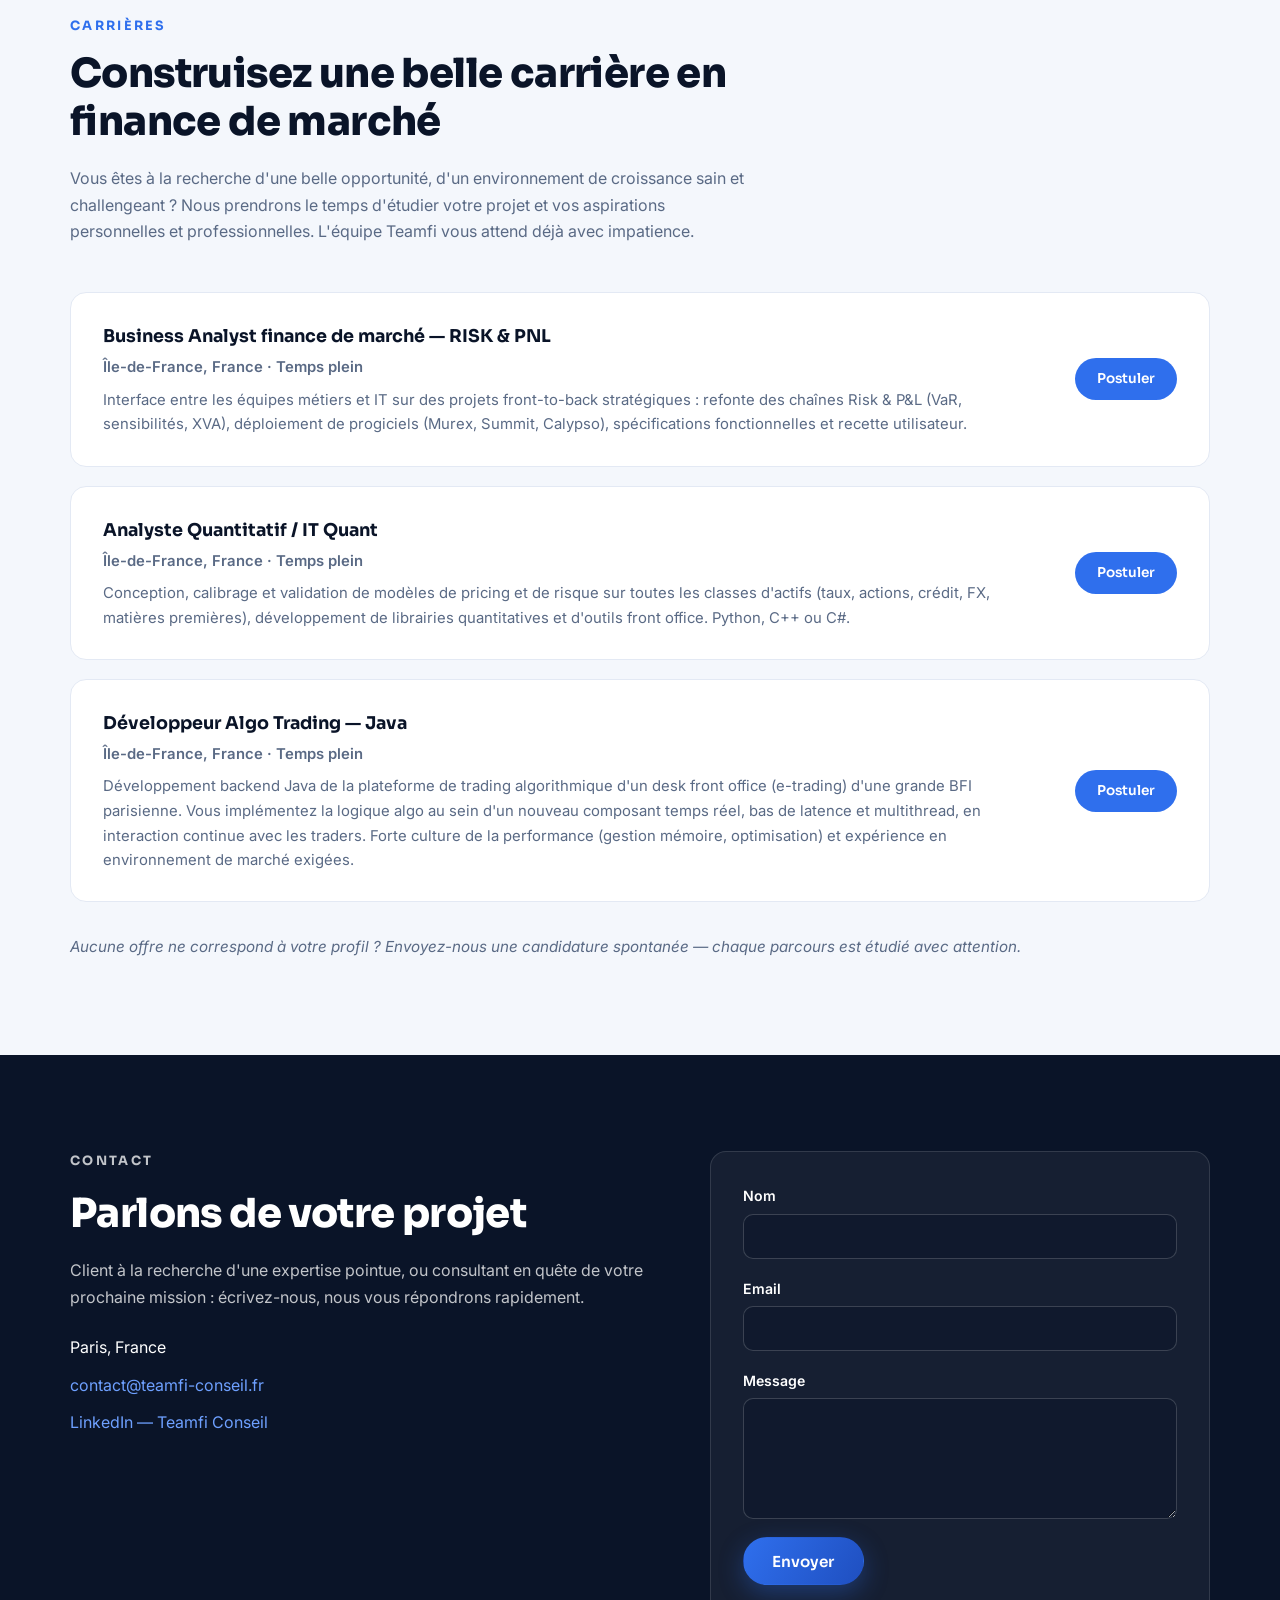
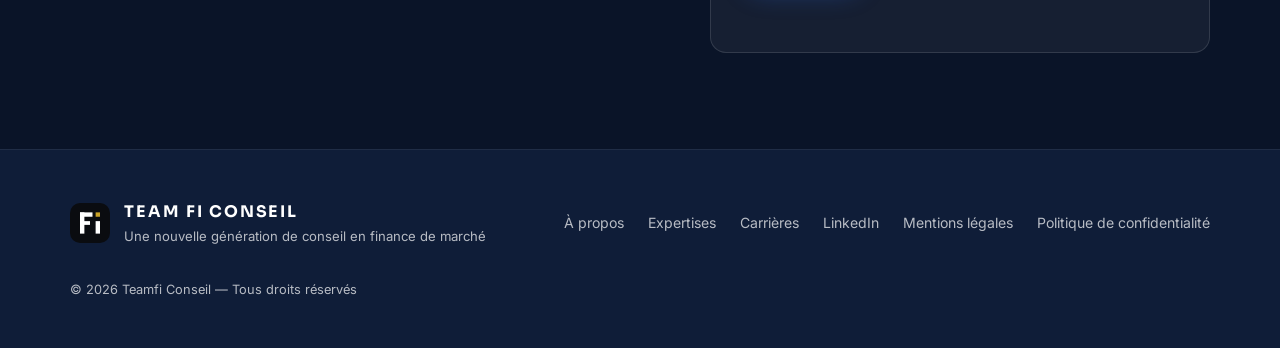
==== commit c995670a: "Wire contact form + Apply buttons to email via Formsubmit (AJAX) - Contact form submits via Formsubm" ====
--- a/index.html
+++ b/index.html
@@ -182,7 +182,7 @@
             <p class="job__meta" data-i18n="careers.job1.meta">Île-de-France, France · Temps plein</p>
             <p data-i18n="careers.job1.text">Interface entre les équipes métiers et IT sur des projets front-to-back stratégiques : refonte des chaînes Risk &amp; P&amp;L (VaR, sensibilités, XVA), déploiement de progiciels (Murex, Summit, Calypso), spécifications fonctionnelles et recette utilisateur.</p>
           </div>
-          <a href="https://www.linkedin.com/jobs/view/4370993761" target="_blank" rel="noopener" class="btn btn--small" data-i18n="careers.apply">Postuler</a>
+          <a href="#contact" class="btn btn--small js-apply" data-i18n="careers.apply">Postuler</a>
         </article>
         <article class="job reveal">
           <div class="job__body">
@@ -190,7 +190,7 @@
             <p class="job__meta" data-i18n="careers.job2.meta">Île-de-France, France · Temps plein</p>
             <p data-i18n="careers.job2.text">Conception, calibrage et validation de modèles de pricing et de risque sur toutes les classes d'actifs (taux, actions, crédit, FX, matières premières), développement de librairies quantitatives et d'outils front office. Python, C++ ou C#.</p>
           </div>
-          <a href="https://www.linkedin.com/jobs/view/4371002647" target="_blank" rel="noopener" class="btn btn--small" data-i18n="careers.apply">Postuler</a>
+          <a href="#contact" class="btn btn--small js-apply" data-i18n="careers.apply">Postuler</a>
         </article>
         <article class="job reveal">
           <div class="job__body">
@@ -198,7 +198,7 @@
             <p class="job__meta" data-i18n="careers.job3.meta">Île-de-France, France · Temps plein</p>
             <p data-i18n="careers.job3.text">Développement backend Java de la plateforme de trading algorithmique d'un desk front office (e-trading) d'une grande BFI parisienne. Vous implémentez la logique algo au sein d'un nouveau composant temps réel, bas de latence et multithread, en interaction continue avec les traders. Forte culture de la performance (gestion mémoire, optimisation) et expérience en environnement de marché exigées.</p>
           </div>
-          <a href="#contact" class="btn btn--small" data-i18n="careers.apply">Postuler</a>
+          <a href="#contact" class="btn btn--small js-apply" data-i18n="careers.apply">Postuler</a>
         </article>
       </div>
       <p class="careers__spontaneous reveal" data-i18n="careers.spontaneous">Aucune offre ne correspond à votre profil ? Envoyez-nous une candidature spontanée — chaque parcours est étudié avec attention.</p>
@@ -218,10 +218,16 @@
           <li><a href="https://www.linkedin.com/company/teamfi-conseil/" target="_blank" rel="noopener">LinkedIn — Teamfi Conseil</a></li>
         </ul>
       </div>
-      <form class="contact-form reveal" action="mailto:contact@teamfi-conseil.fr" method="post" enctype="text/plain">
+      <form class="contact-form reveal" id="contactForm" action="https://formsubmit.co/ajax/contact@teamfi-conseil.fr" method="POST">
+        <!-- Formsubmit configuration -->
+        <input type="hidden" name="_subject" id="formSubject" value="Nouveau message depuis le site Teamfi" />
+        <input type="hidden" name="_template" value="table" />
+        <input type="hidden" name="_captcha" value="false" />
+        <!-- Honeypot anti-spam (hidden from humans) -->
+        <input type="text" name="_honey" tabindex="-1" autocomplete="off" aria-hidden="true" style="position:absolute;left:-9999px" />
         <label>
           <span data-i18n="contact.form.name">Nom</span>
-          <input type="text" name="nom" required />
+          <input type="text" name="Nom" required />
         </label>
         <label>
           <span data-i18n="contact.form.email">Email</span>
@@ -229,9 +235,10 @@
         </label>
         <label>
           <span data-i18n="contact.form.message">Message</span>
-          <textarea name="message" rows="5" required></textarea>
+          <textarea name="Message" id="formMessage" rows="5" required></textarea>
         </label>
         <button type="submit" class="btn btn--primary" data-i18n="contact.form.send">Envoyer</button>
+        <p class="form-status" id="formStatus" role="status" aria-live="polite"></p>
       </form>
     </div>
   </section>
--- a/css/style.css
+++ b/css/style.css
@@ -403,6 +403,9 @@
 .contact-form input:focus,
 .contact-form textarea:focus { border-color: var(--blue-light); }
 .contact-form .btn { justify-self: start; }
+.form-status { font-size: 0.9rem; margin: 0; min-height: 1.2em; }
+.form-status.is-ok { color: #6ee7a8; }
+.form-status.is-err { color: #ff9b9b; }
 
 /* ============ Footer ============ */
 .footer {
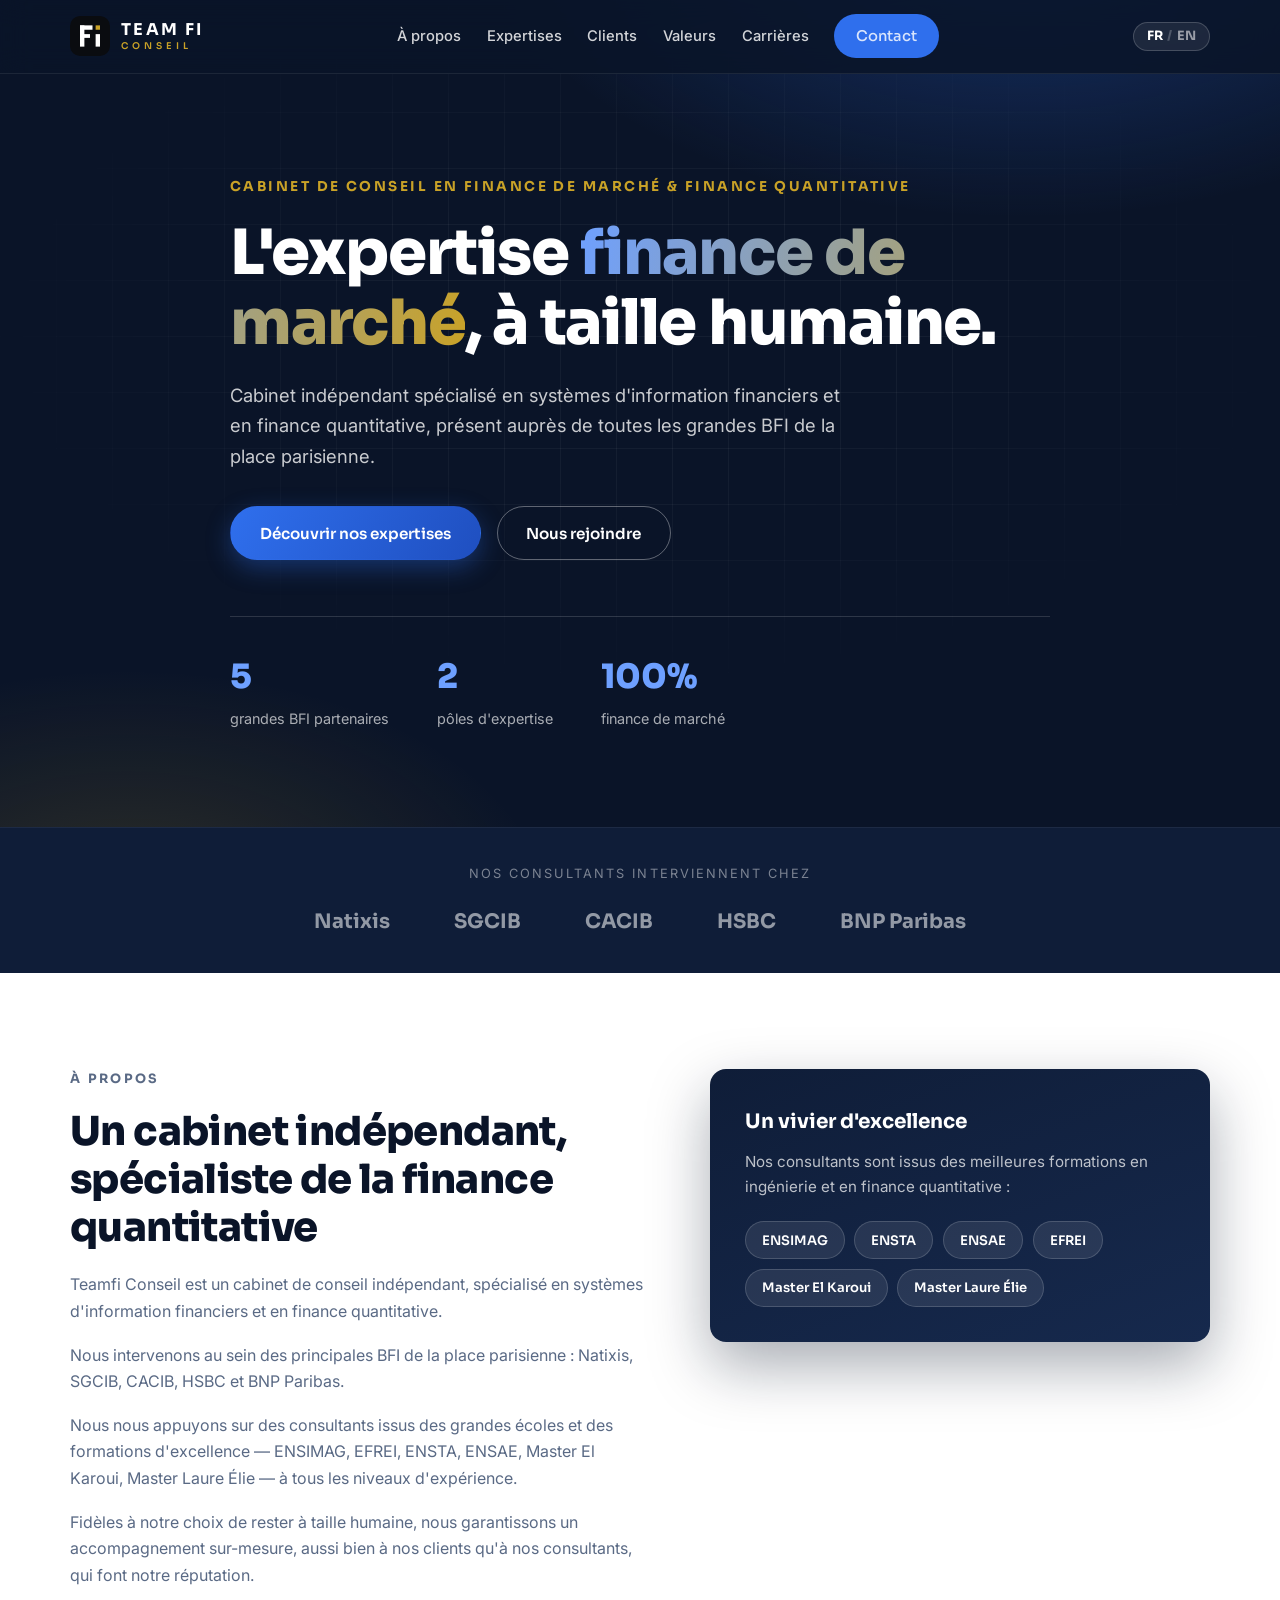
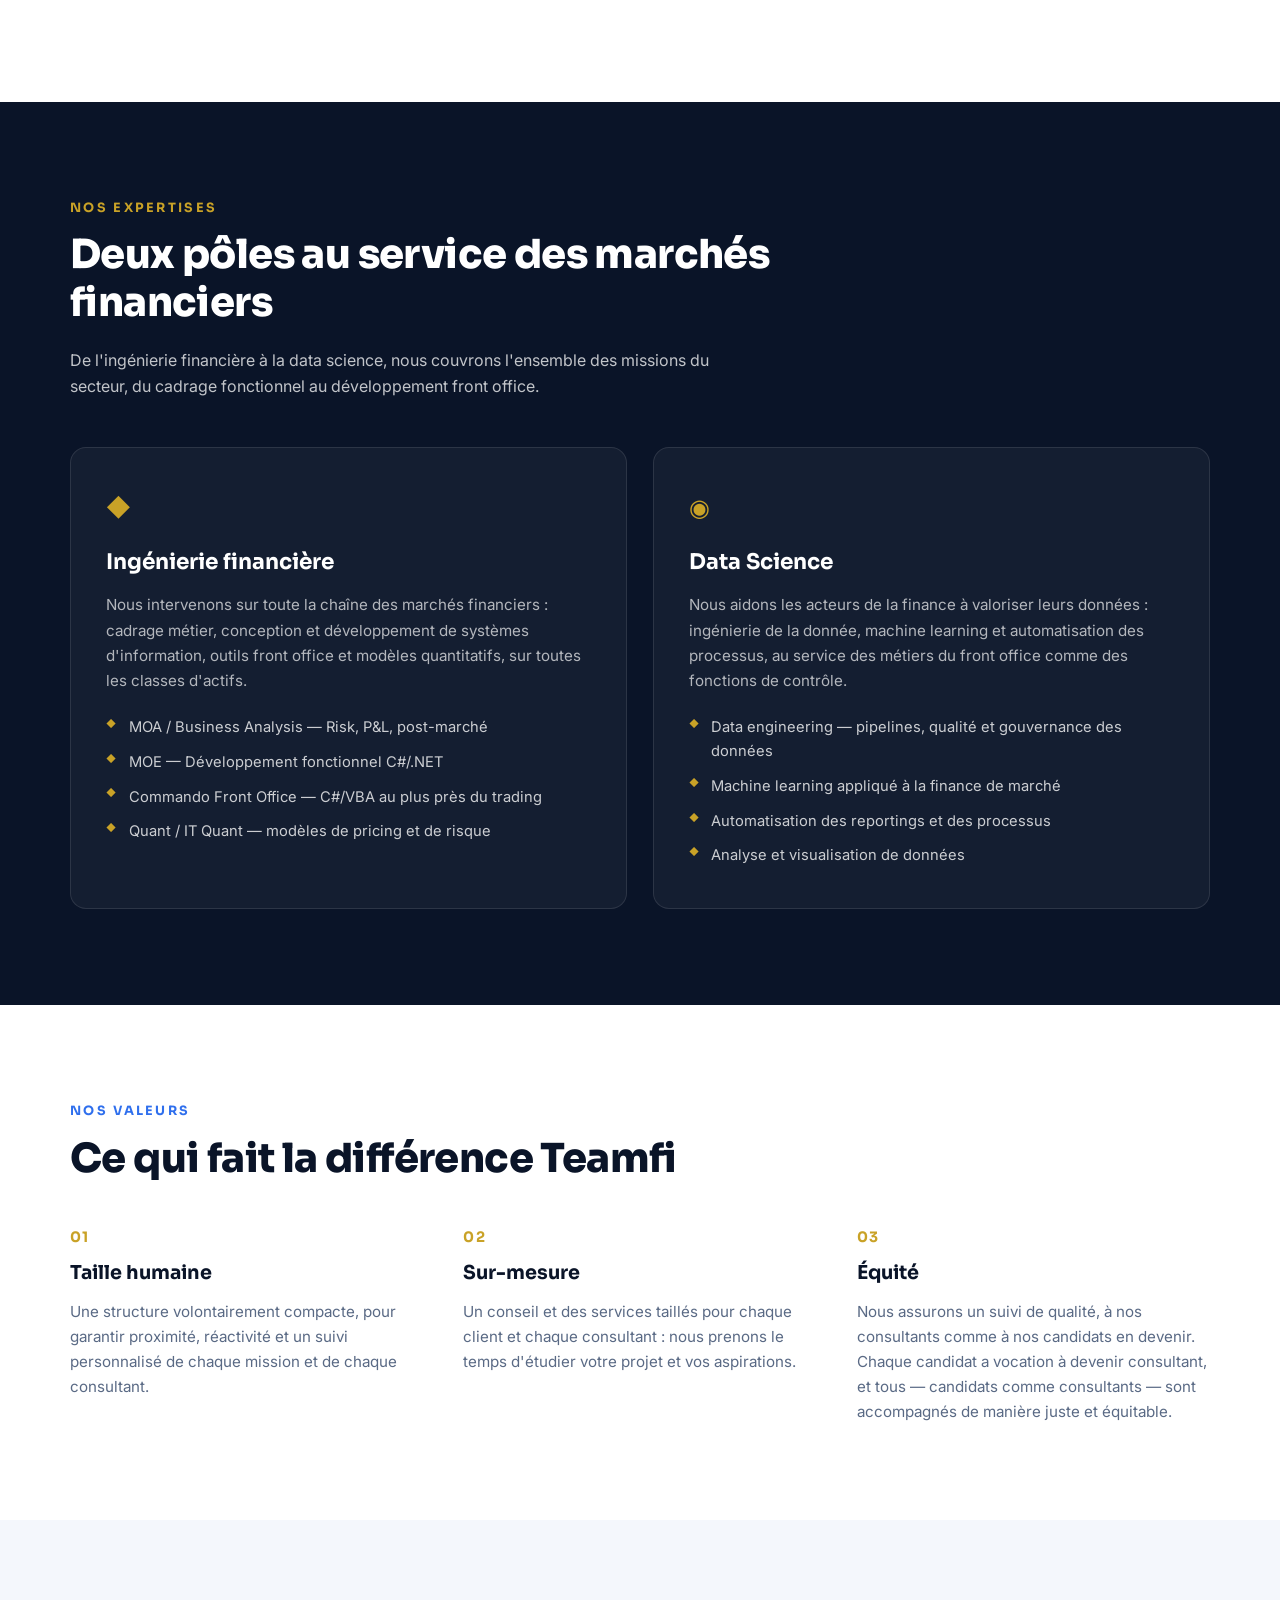
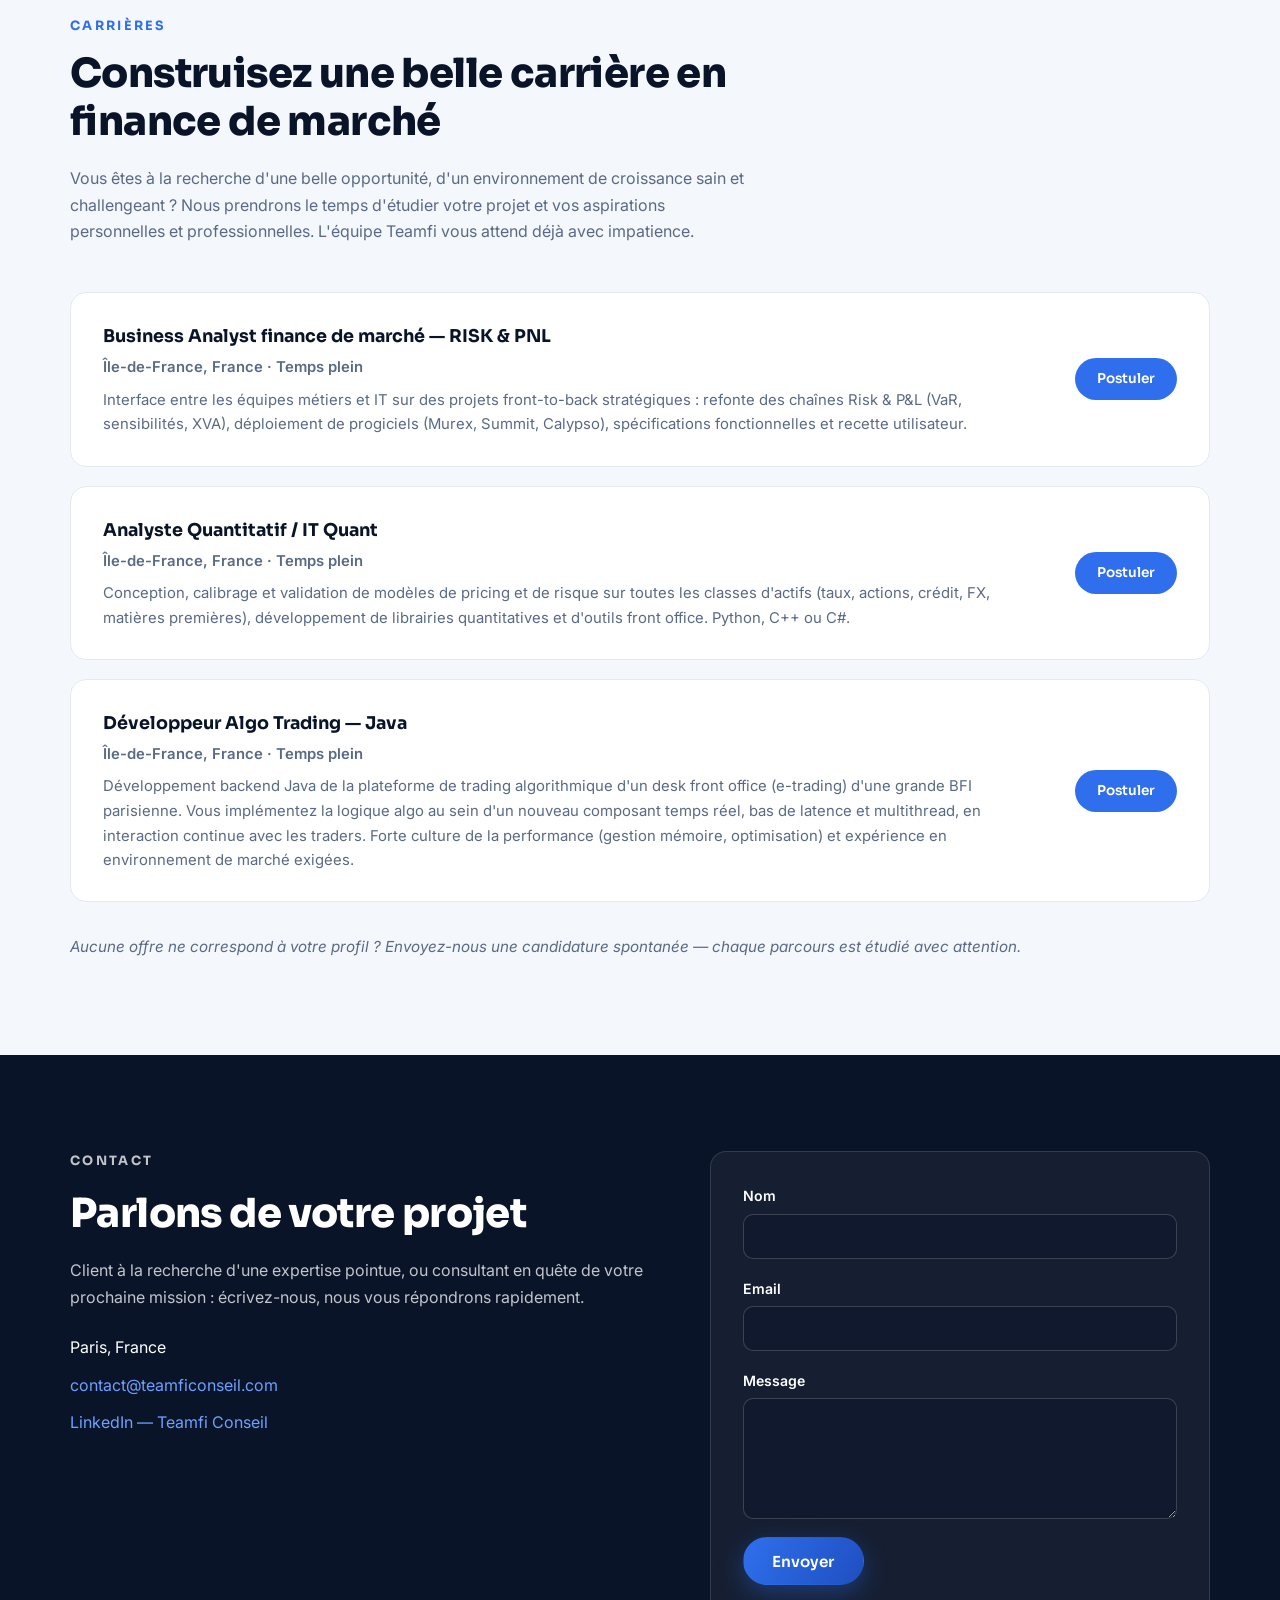
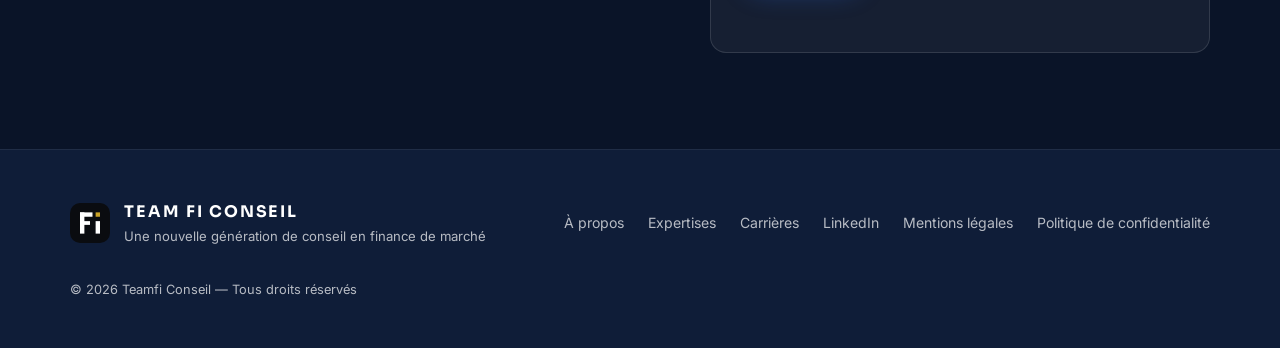
==== commit b6c71970: "Set real contact email contact@teamficonseil.com across site and legal pages Co-Authored-By: Claude " ====
--- a/index.html
+++ b/index.html
@@ -214,11 +214,11 @@
         <p data-i18n="contact.text">Client à la recherche d'une expertise pointue, ou consultant en quête de votre prochaine mission : écrivez-nous, nous vous répondrons rapidement.</p>
         <ul class="contact-list">
           <li><span data-i18n="contact.location">Paris, France</span></li>
-          <li><a href="mailto:contact@teamfi-conseil.fr">contact@teamfi-conseil.fr</a></li>
+          <li><a href="mailto:contact@teamficonseil.com">contact@teamficonseil.com</a></li>
           <li><a href="https://www.linkedin.com/company/teamfi-conseil/" target="_blank" rel="noopener">LinkedIn — Teamfi Conseil</a></li>
         </ul>
       </div>
-      <form class="contact-form reveal" id="contactForm" action="https://formsubmit.co/ajax/contact@teamfi-conseil.fr" method="POST">
+      <form class="contact-form reveal" id="contactForm" action="https://formsubmit.co/ajax/contact@teamficonseil.com" method="POST">
         <!-- Formsubmit configuration -->
         <input type="hidden" name="_subject" id="formSubject" value="Nouveau message depuis le site Teamfi" />
         <input type="hidden" name="_template" value="table" />
